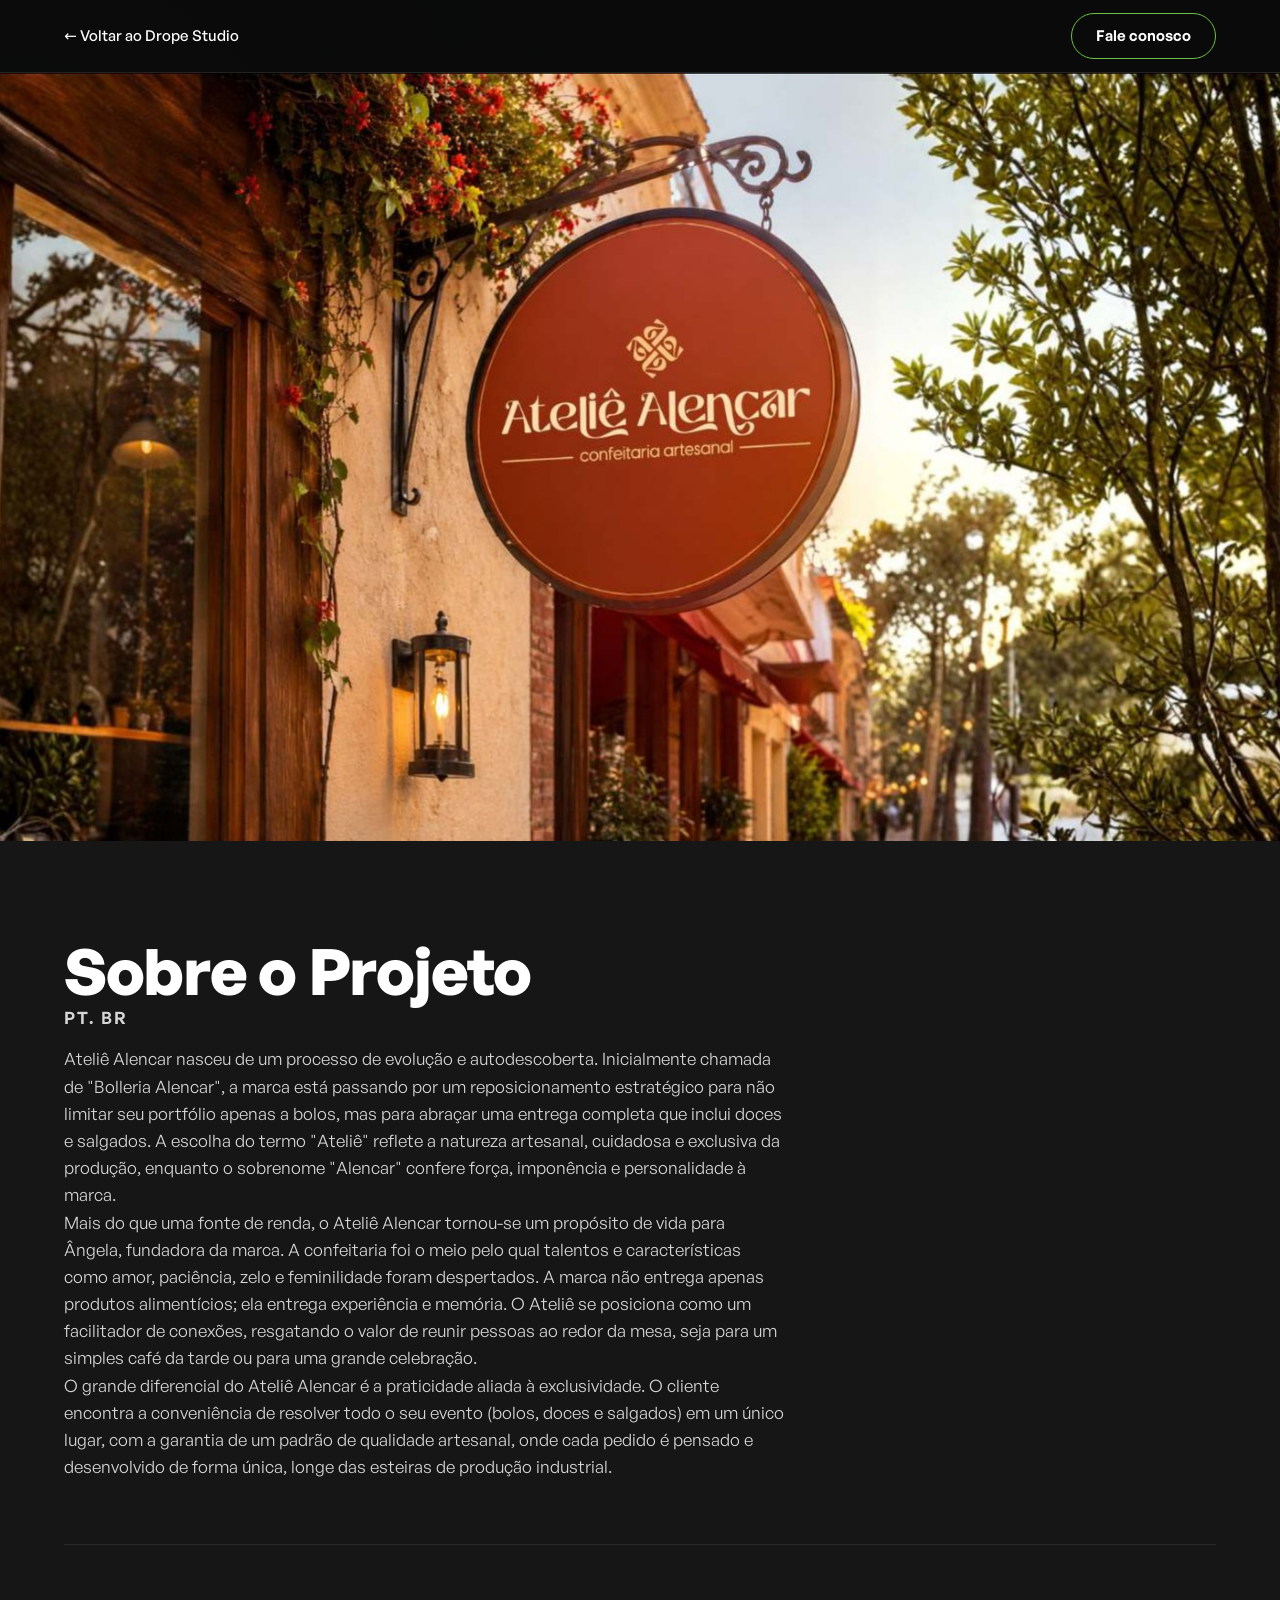
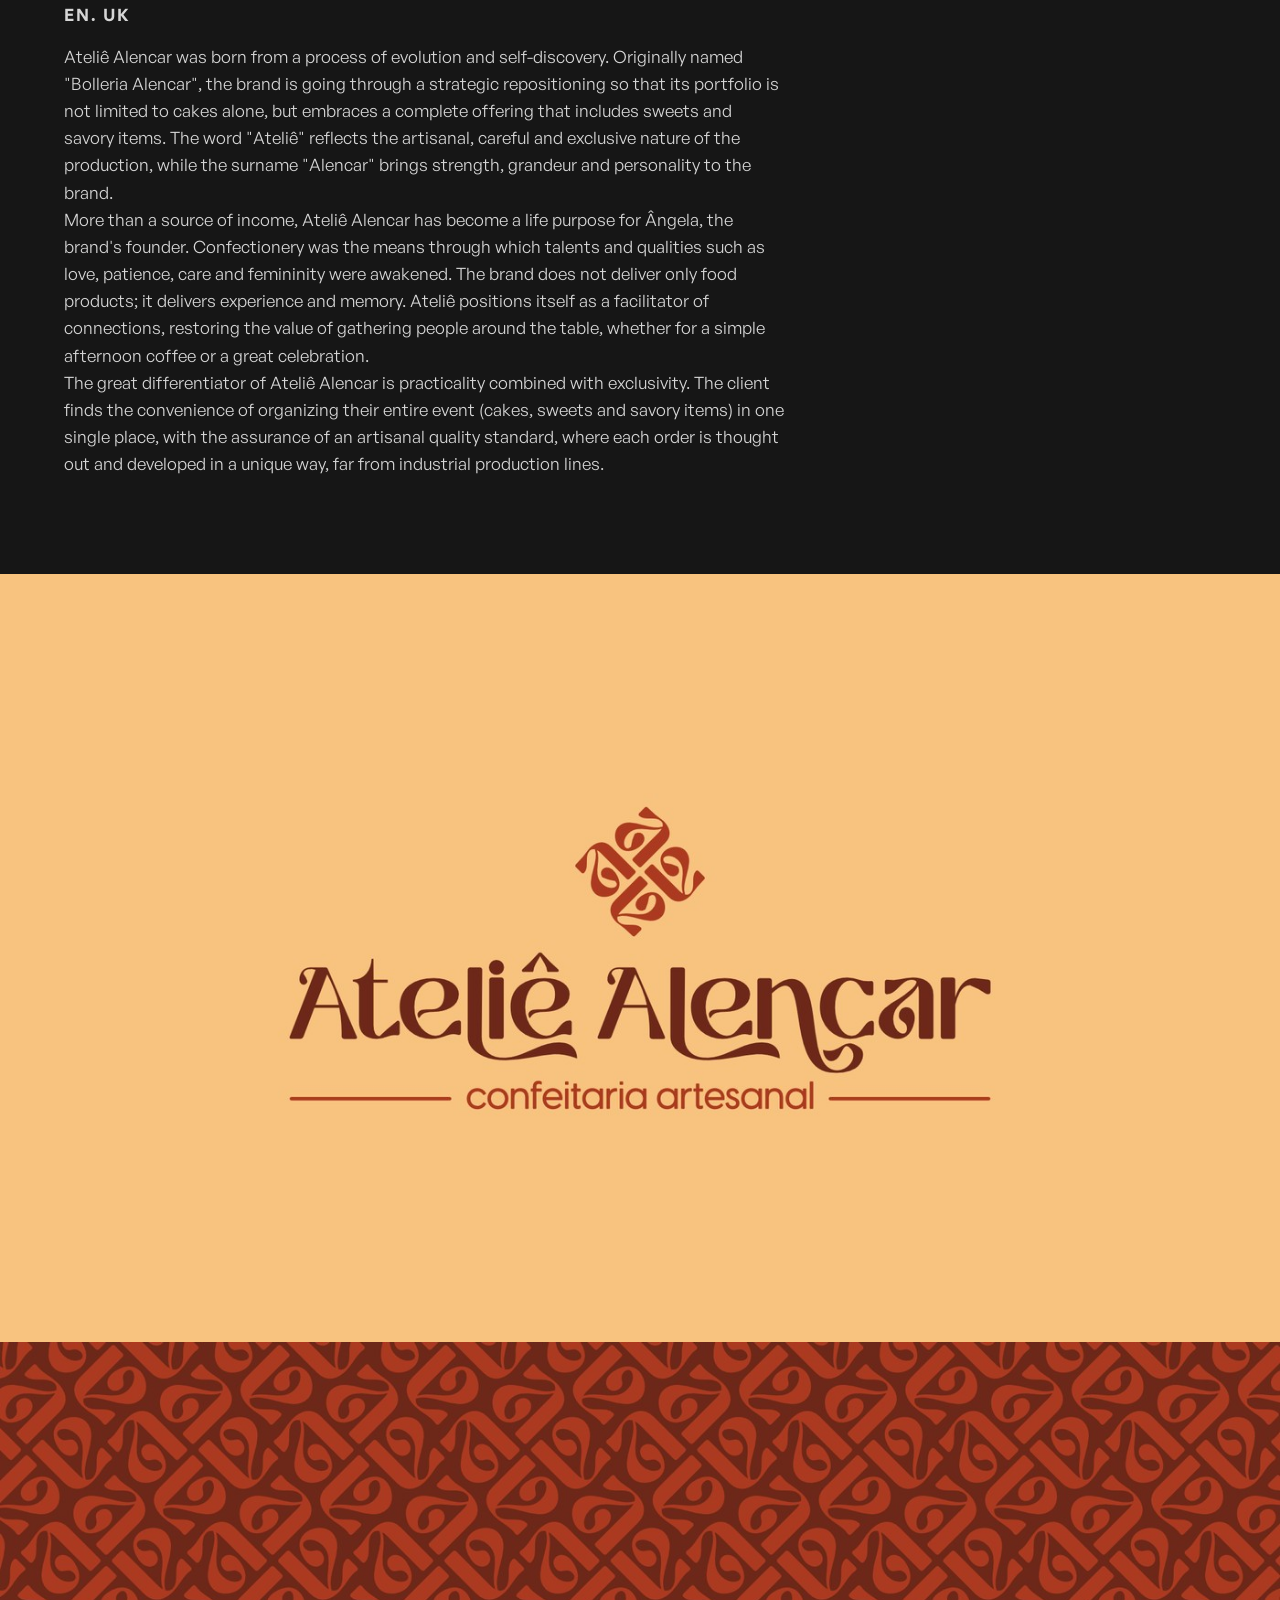
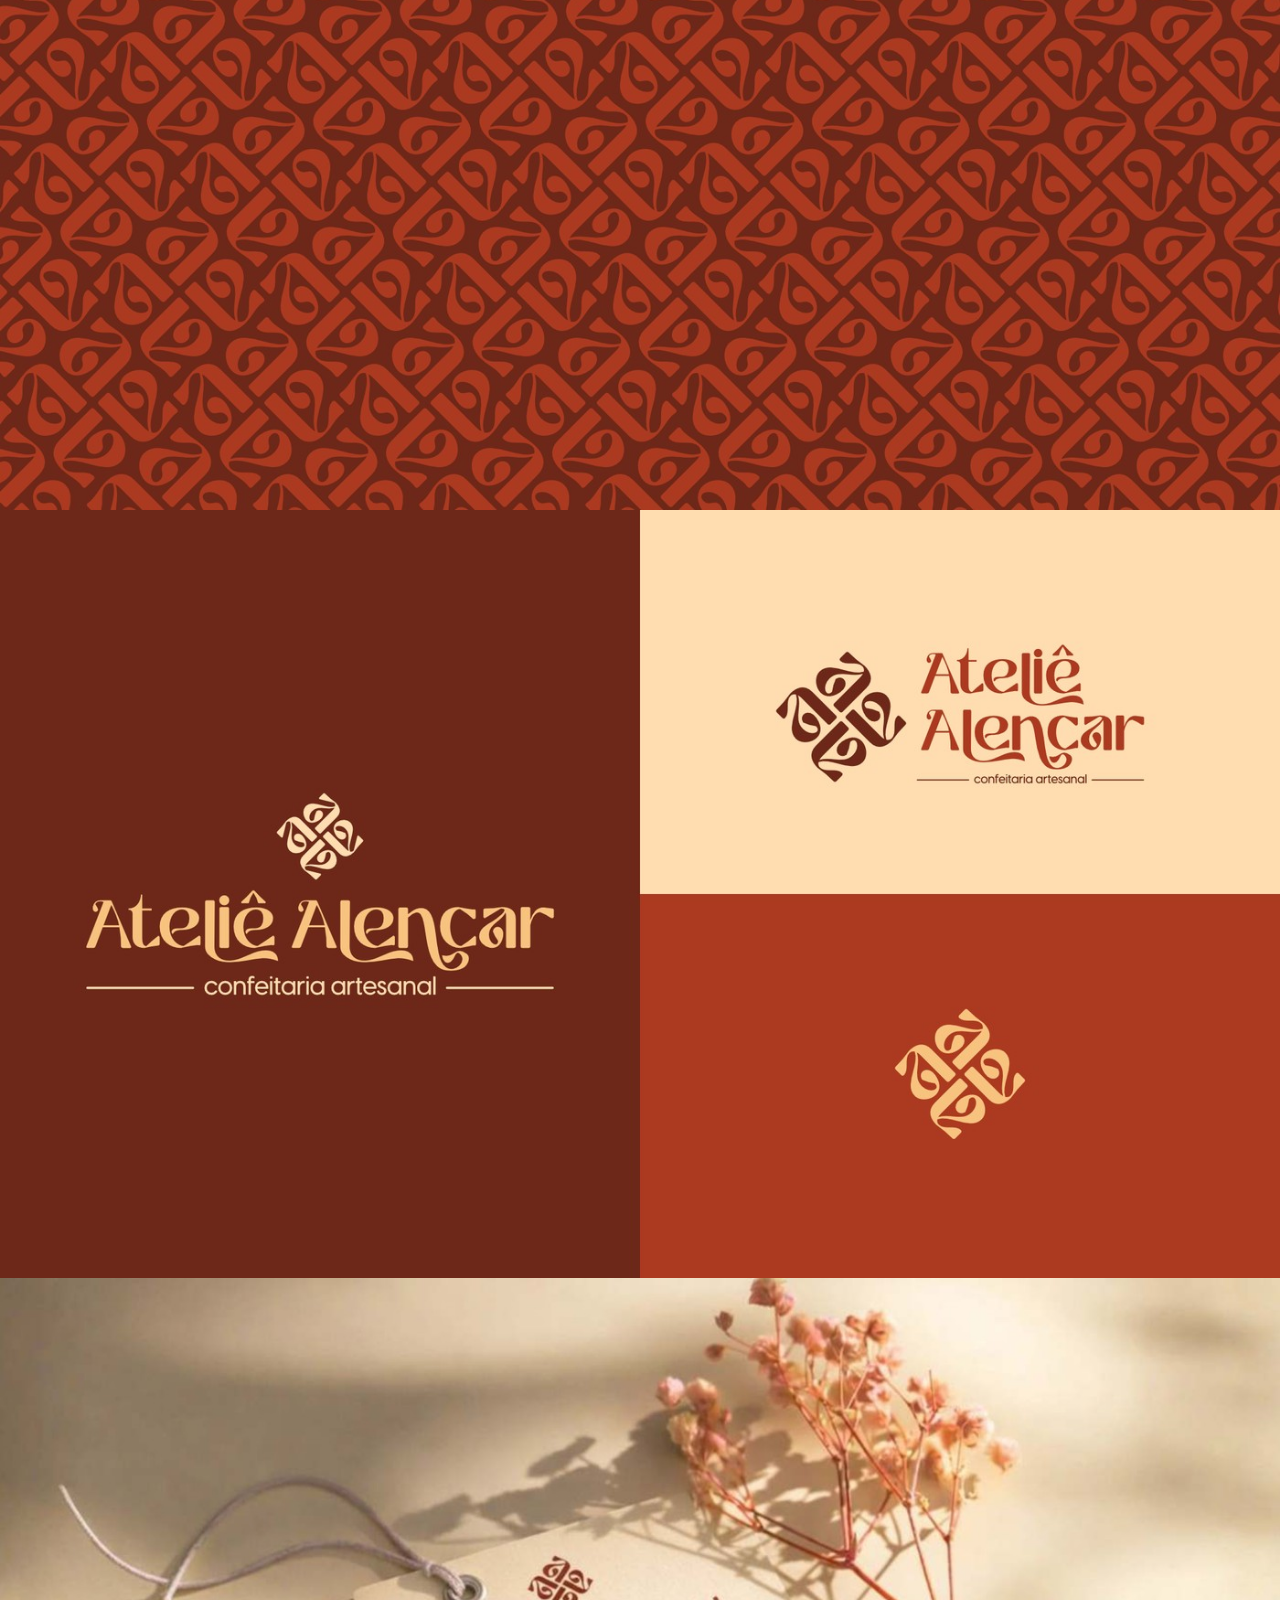
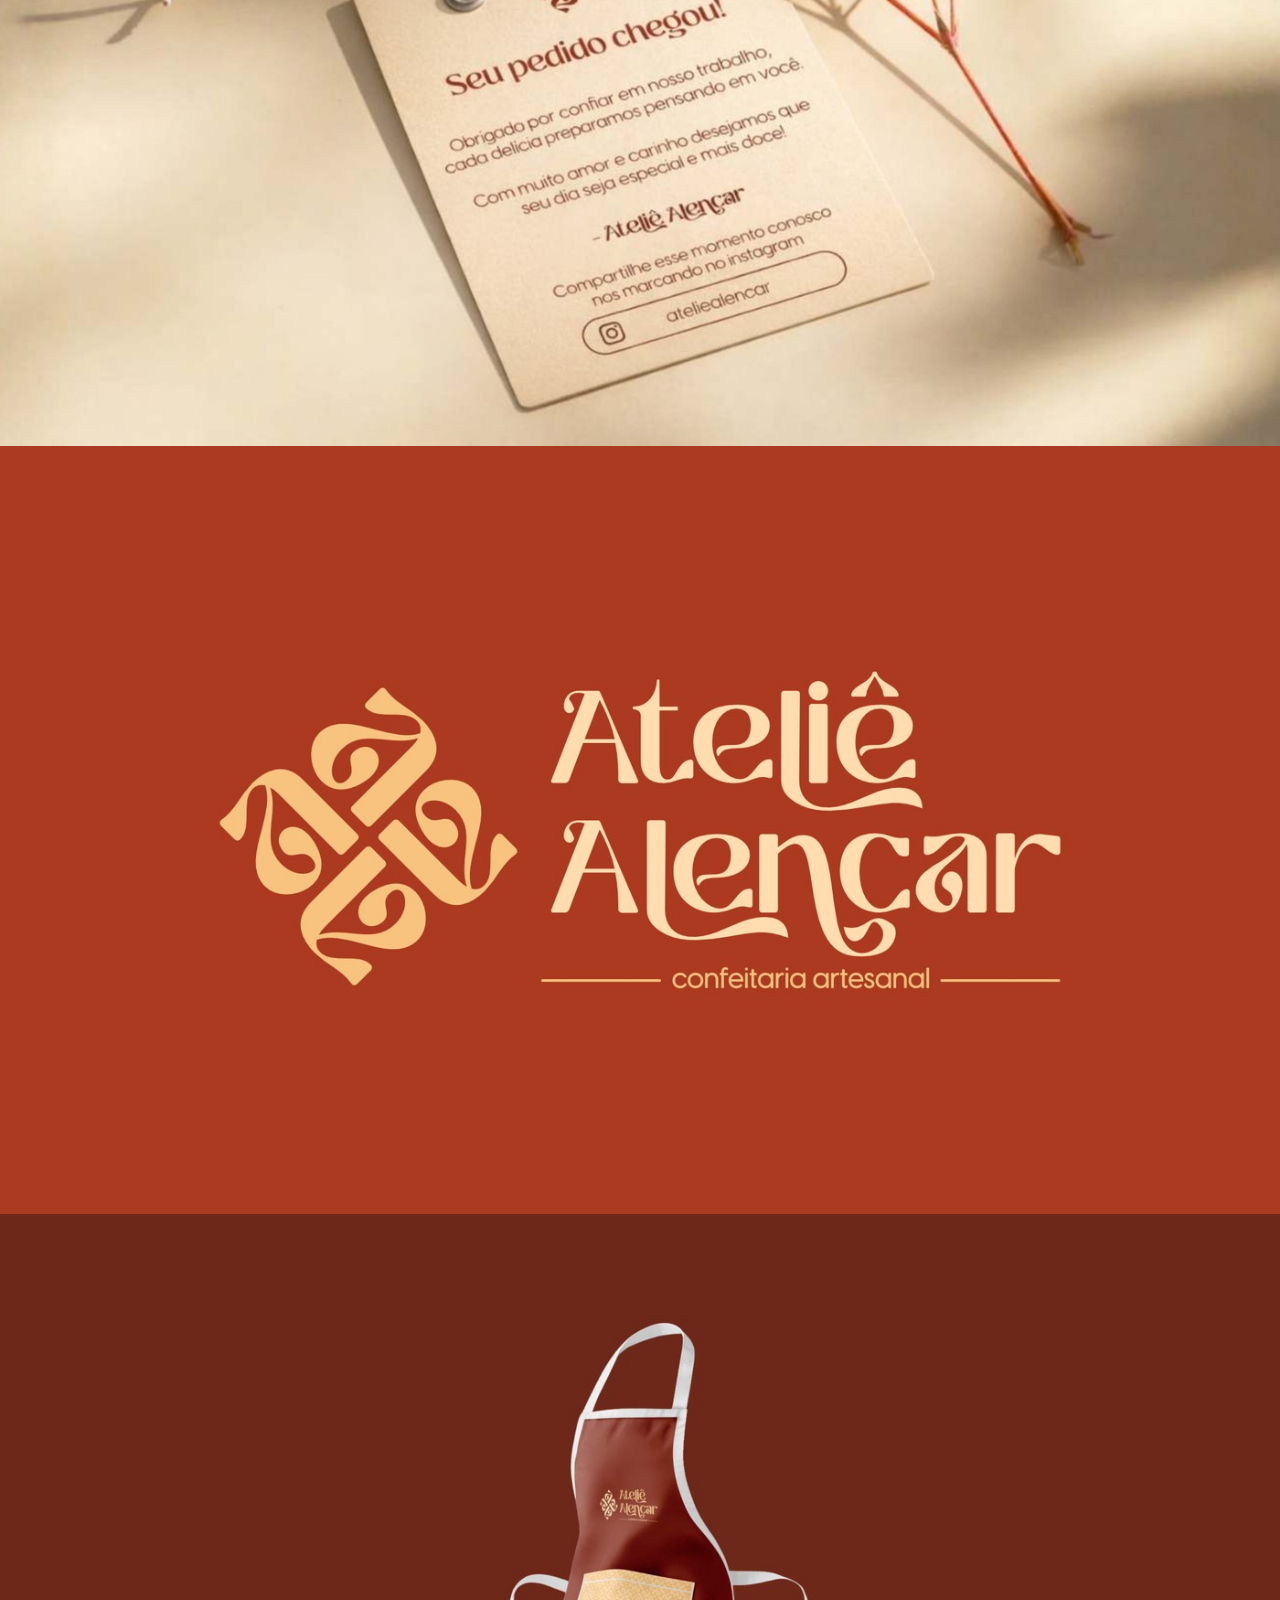
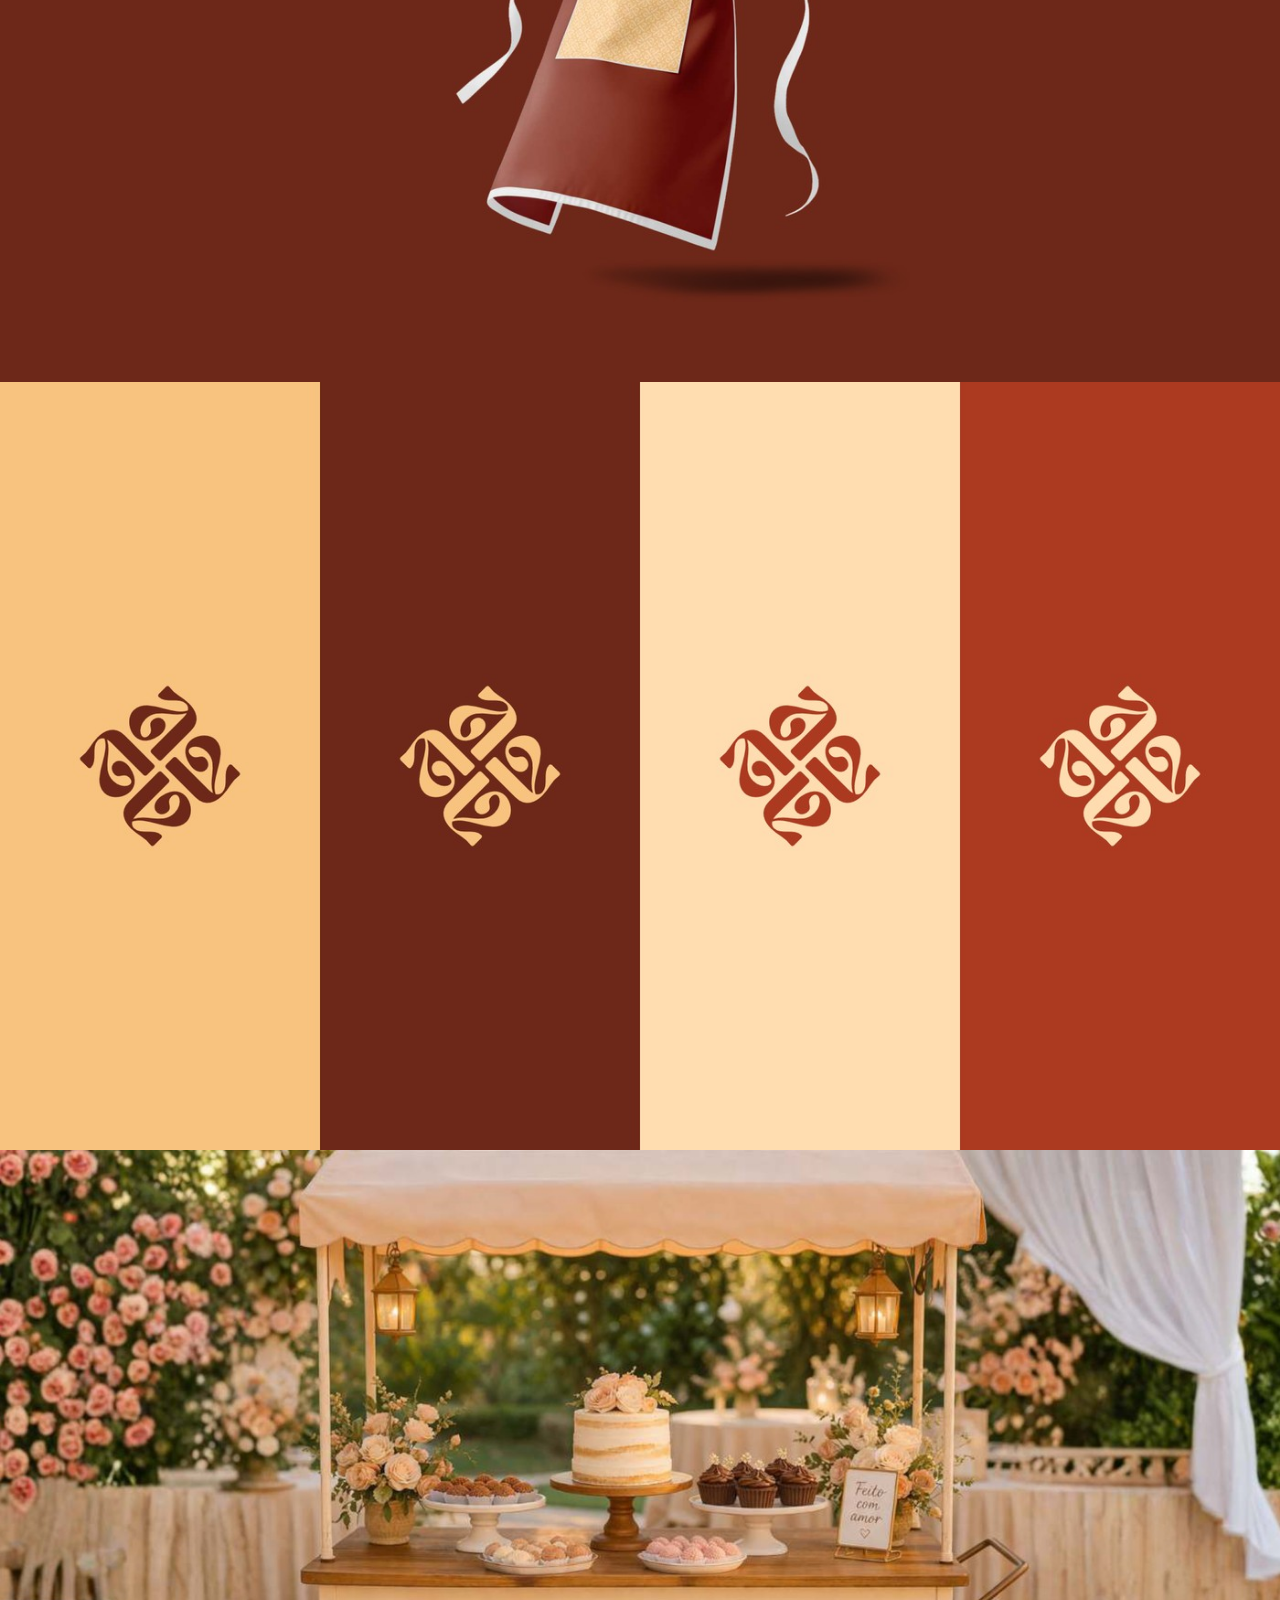
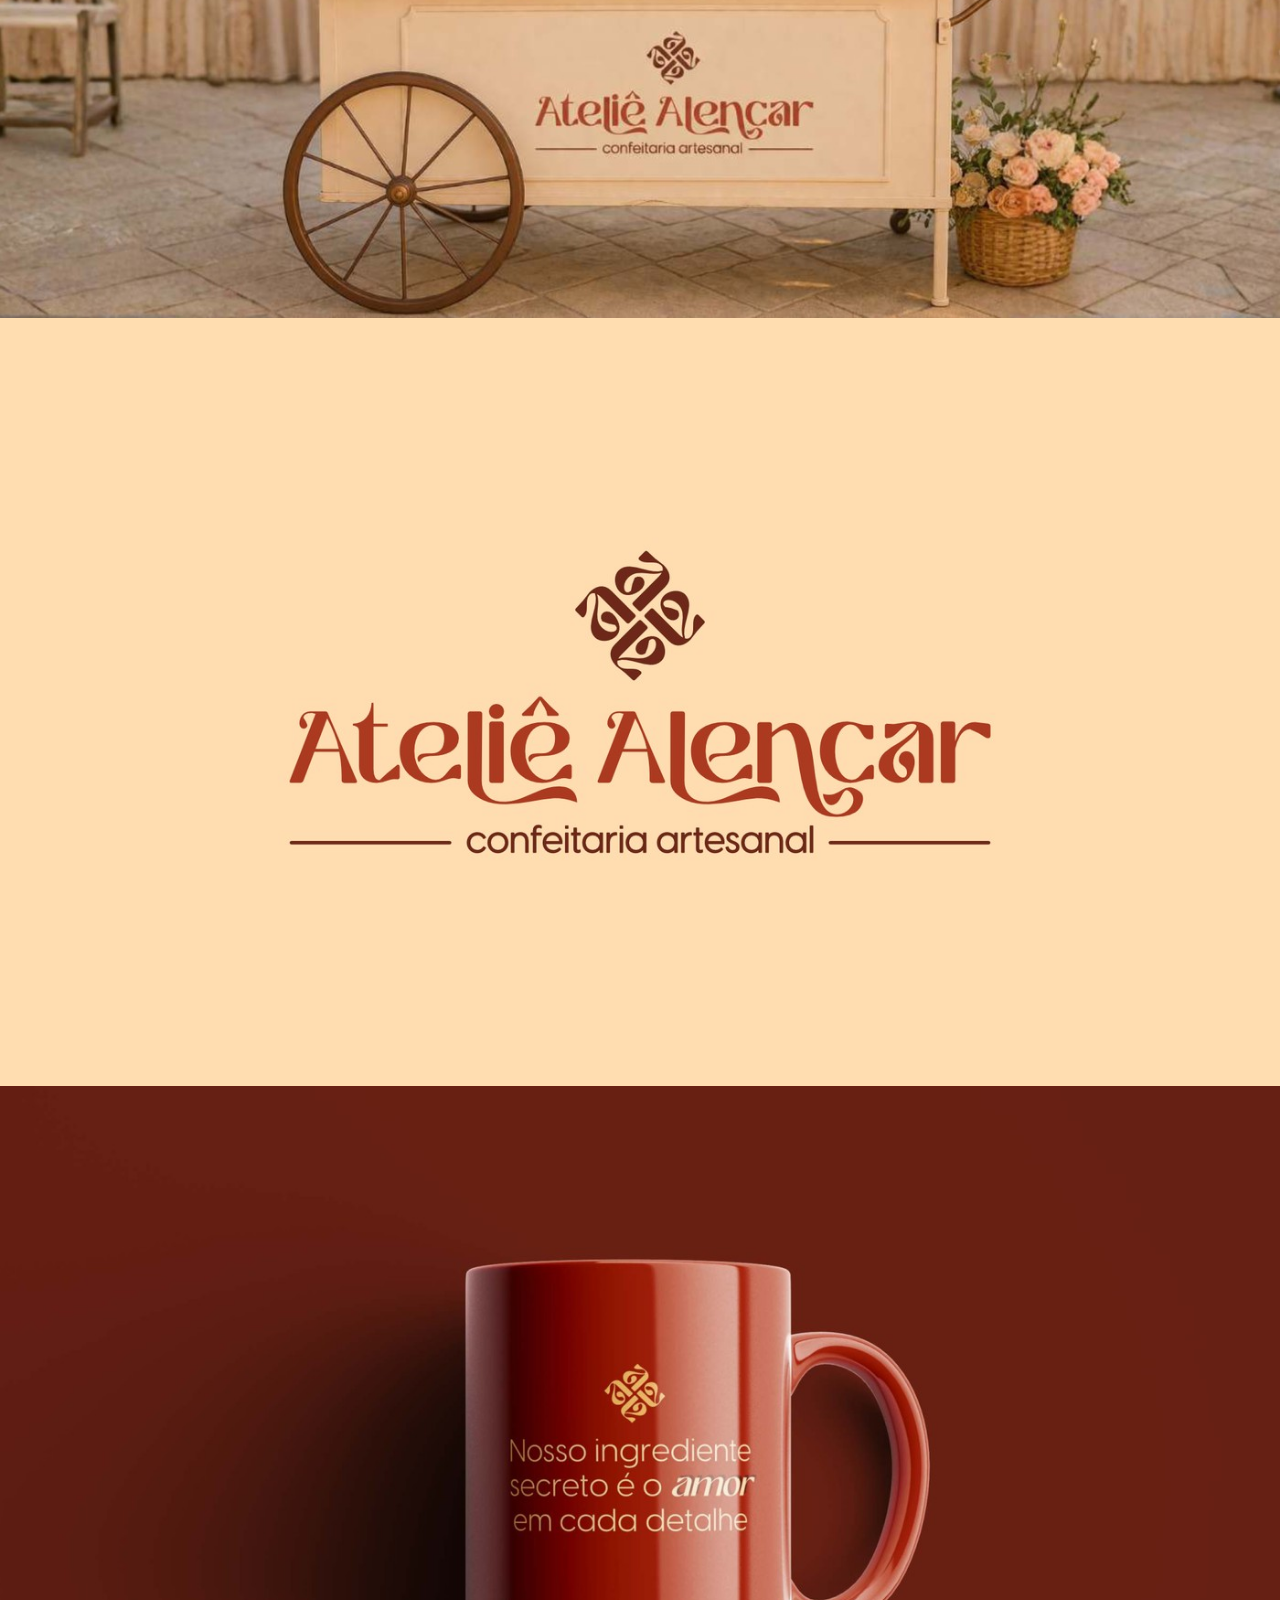
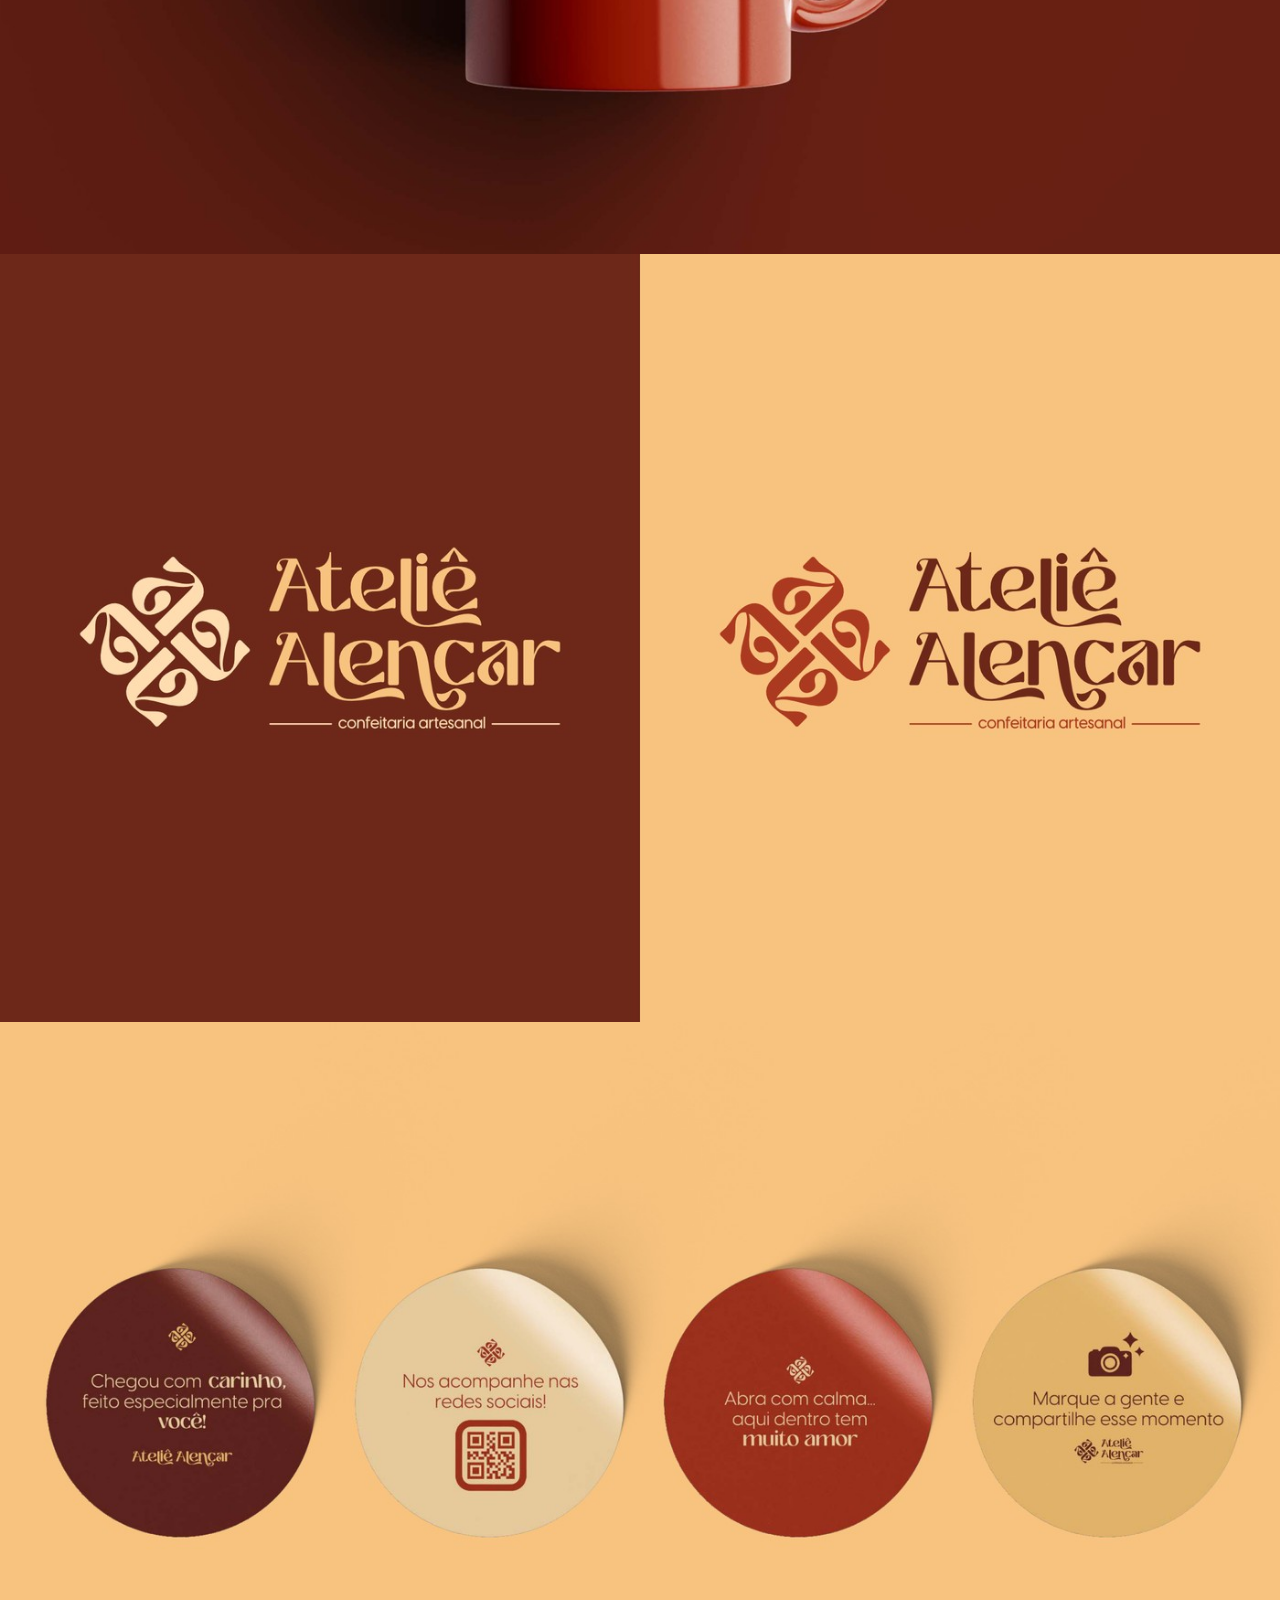
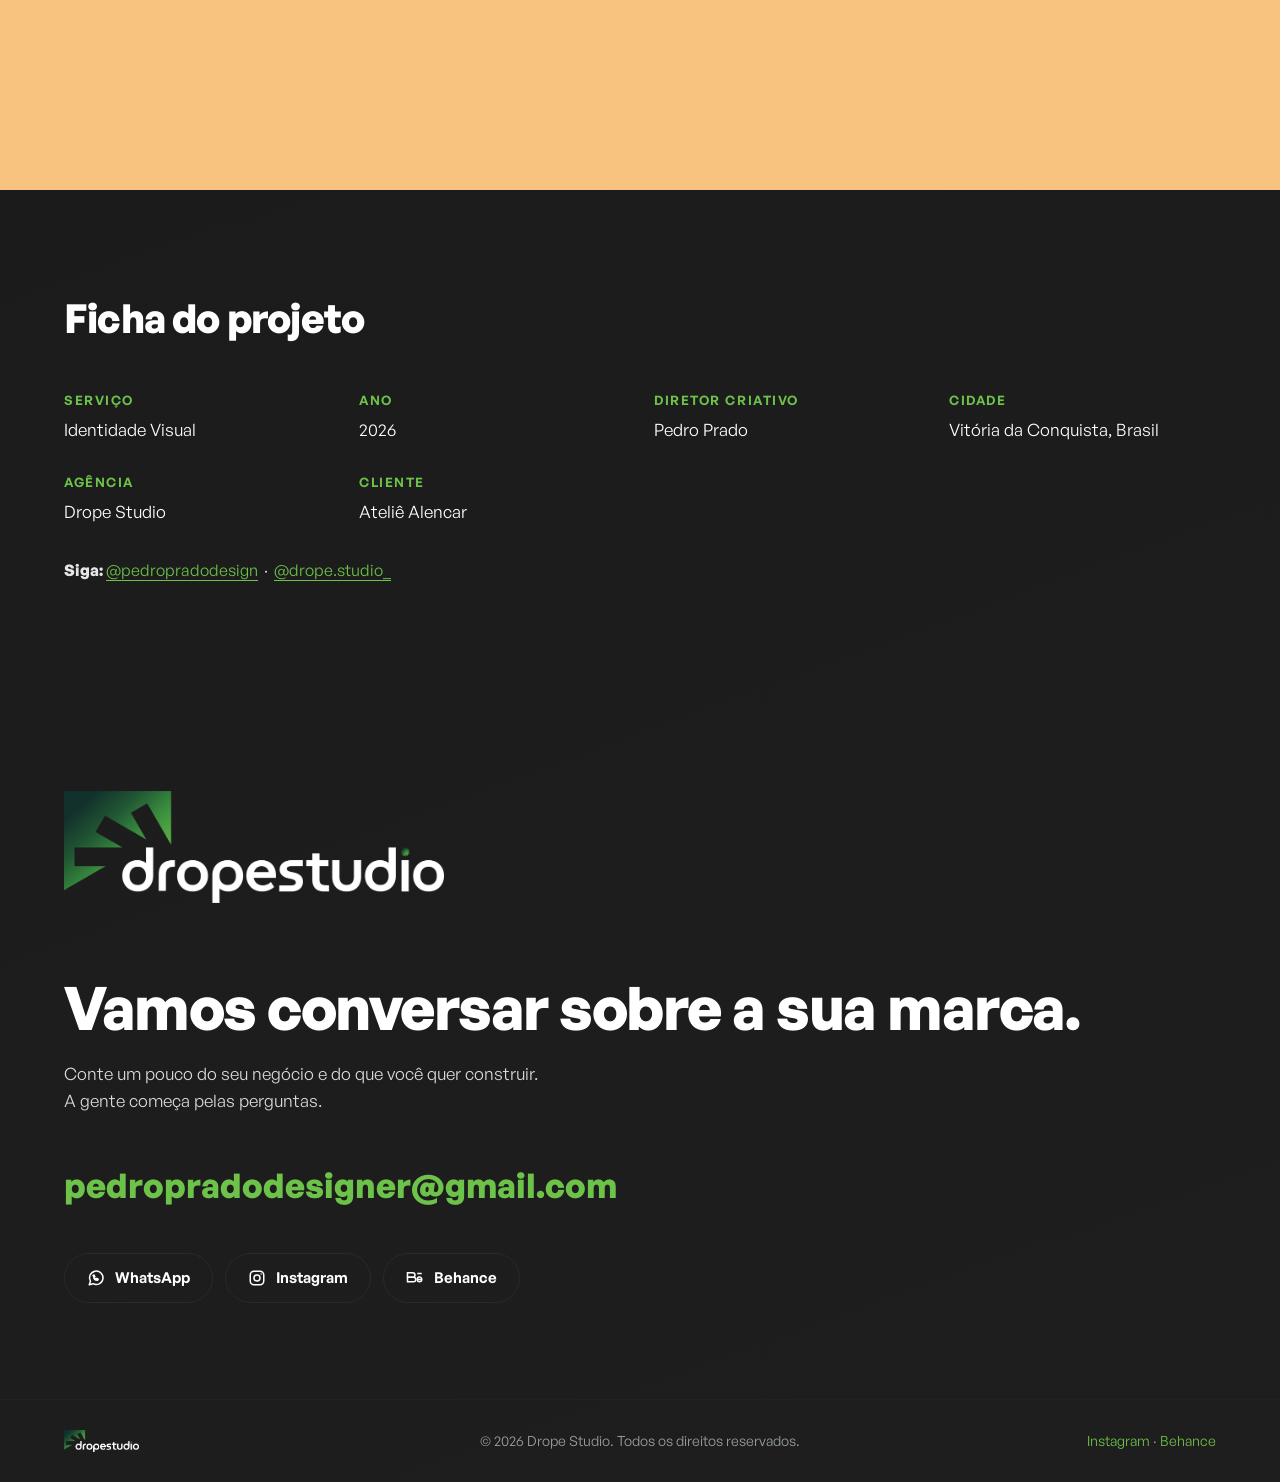
==== atelie-alencar.html @ ba54fa36 "Add files via upload" ====
<!DOCTYPE html>
<html lang="pt-BR">
<head>
<meta charset="UTF-8">
<meta name="viewport" content="width=device-width, initial-scale=1, viewport-fit=cover">
<title>Ateliê Alencar | Drope Studio</title>
<link rel="icon" href="[data-uri]">
<style>
@font-face{font-family:"General Sans";font-style:normal;font-weight:300;font-display:swap;src:url([data-uri]) format("opentype");}
@font-face{font-family:"General Sans";font-style:normal;font-weight:400;font-display:swap;src:url([data-uri]) format("opentype");}
@font-face{font-family:"General Sans";font-style:normal;font-weight:500;font-display:swap;src:url([data-uri]) format("opentype");}
@font-face{font-family:"General Sans";font-style:normal;font-weight:600;font-display:swap;src:url([data-uri]) format("opentype");}
@font-face{font-family:"General Sans";font-style:normal;font-weight:700;font-display:swap;src:url([data-uri]) format("opentype");}

:root{--g3:#3B903F;--g2:#6DC249;--font:"General Sans",system-ui,-apple-system,"Segoe UI",Helvetica,Arial,sans-serif}
*{box-sizing:border-box;margin:0;padding:0}
body{font-family:var(--font);background:#fff;color:#000;line-height:1.6;-webkit-font-smoothing:antialiased}
img{display:block;width:100%;height:auto}
a{color:inherit;text-decoration:none}
.wrap{max-width:1200px;margin:0 auto;padding:0 24px}
header{position:sticky;top:0;z-index:10;background:#fff;border-bottom:1px solid #ececec}
.nav{display:flex;justify-content:flex-start;align-items:center;height:72px}
.back{font-size:15px;font-weight:500;color:#215733}
.back:hover{color:var(--g3)}
.info{background:#161616;color:#fff;padding:96px 0}
.info h1{font-size:clamp(36px,5vw,64px);font-weight:700;letter-spacing:-.02em;line-height:1.05}
.label{font-size:13px;font-weight:600;letter-spacing:.16em;text-transform:uppercase;color:var(--g2);margin:56px 0 16px}
.tag{font-size:13px;font-weight:600;letter-spacing:.12em;color:#fff;margin-bottom:14px}
.info p{font-size:17px;color:#d6d6d6;max-width:72ch}
.info .deliv{margin-top:20px;color:#fff}
.lang{margin-top:64px;padding-top:56px;border-top:1px solid #2a2a2a}
.gallery{display:block;padding:0;margin:0;width:100%}
.shot{margin:0;width:100%}
.credits{padding:96px 0}
.credits h2{font-size:clamp(28px,4vw,40px);font-weight:700;letter-spacing:-.02em;margin-bottom:40px}
.credits dl{display:grid;grid-template-columns:repeat(4,1fr);gap:28px}
.credits dt{font-size:13px;font-weight:600;letter-spacing:.12em;text-transform:uppercase;color:var(--g3);margin-bottom:6px}
.credits dd{font-size:17px}
.credits a.ig{color:var(--g3);border-bottom:1px solid var(--g3)}
footer{background:#000;color:#8a8a8a;padding:28px 0;font-size:13px;text-align:center}
@media (max-width:900px){ .credits dl{grid-template-columns:1fr 1fr} }
@media (max-width:600px){ .gallery{columns:1} .credits dl{grid-template-columns:1fr} .info{padding:64px 0} }

.zoomable{cursor:zoom-in}
.lightbox{position:fixed;inset:0;background:rgba(0,0,0,.94);display:flex;align-items:center;justify-content:center;z-index:100;padding:24px;cursor:zoom-out}
.lightbox img{max-width:100%;max-height:100%;width:auto;height:auto;object-fit:contain}
.lightbox button{position:absolute;top:18px;right:22px;background:none;border:none;color:#fff;font-size:36px;line-height:1;cursor:pointer;font-family:inherit}

.lightbox .seta{position:absolute;top:50%;transform:translateY(-50%);background:rgba(255,255,255,.08);border:none;color:#fff;font-size:56px;line-height:1;width:56px;height:72px;border-radius:8px;cursor:pointer;font-family:inherit}
.lightbox .seta:hover{background:rgba(255,255,255,.2)}
.lightbox .esq{left:14px}
.lightbox .dir{right:14px}
.lightbox .fechar{font-size:36px}
.lightbox .contador{position:absolute;bottom:18px;left:50%;transform:translateX(-50%);color:#bbb;font-size:14px;letter-spacing:.08em}
@media (max-width:600px){ .lightbox .seta{width:44px;height:56px;font-size:40px} }

/* Cabeçalho com botão Fale conosco e rolagem até o contato */
header .nav{justify-content:space-between;gap:16px}
#contato{scroll-margin-top:72px}

/* Botão igual ao da home: contorno circular e preenchimento que desliza no hover */
:root{--g4:#215733}
.btn{position:relative;overflow:hidden;isolation:isolate;display:inline-block;padding:13px 24px;border:1.5px solid var(--g3);border-radius:999px;color:var(--g4);background:transparent;font-weight:600;font-size:15px;line-height:1.2;transition:color .35s ease,border-color .35s ease,transform .25s ease}
.btn::before{content:"";position:absolute;inset:0;background:var(--g3);transform:translateX(-101%);transition:transform .45s cubic-bezier(.2,.7,.2,1);z-index:-1}
.btn:hover{background:transparent;color:#fff;transform:translateY(-2px)}
.btn:hover::before{transform:translateX(0)}
.btn:active{transform:translateY(0)}
.btn:focus-visible{outline:2px solid var(--g3);outline-offset:4px}
header .nav .btn{padding:13px 24px;font-size:15px}
@media (prefers-reduced-motion:reduce){ .btn,.btn::before{transition:none} }

/* Contatos e rodapé no padrão da home */
.ct{background:#000;color:#fff;padding:112px 0 96px;font-family:"General Sans",system-ui,-apple-system,"Segoe UI",Helvetica,Arial,sans-serif}
.ct .ct-logo{width:min(380px,80%);height:auto;display:block;margin-bottom:72px}
.ct h2{font-size:clamp(36px,5.2vw,60px);font-weight:700;line-height:1.05;letter-spacing:-.025em;color:#fff}
.ct .ct-intro{margin-top:22px;font-size:17px;line-height:1.6;color:#d6dcd8}
.ct .ct-mail{display:inline-block;margin-top:44px;font-size:clamp(22px,3.2vw,34px);font-weight:700;color:#6DC249;transition:color .2s}
.ct .ct-mail:hover{color:#fff}
.ct .ct-social{display:flex;flex-wrap:wrap;gap:12px;margin-top:40px}
.ct .ct-social a{display:inline-flex;align-items:center;gap:10px;border:1px solid #2a2a2a;border-radius:999px;padding:12px 22px;font-size:15px;font-weight:600;color:#fff;transition:border-color .25s,color .25s}
.ct .ct-social a:hover{border-color:#6DC249;color:#6DC249}
.ct .ct-social a:focus-visible,.ct-foot a:focus-visible{outline:2px solid #6DC249;outline-offset:4px}
.ct .ct-social svg{flex-shrink:0}
.ct-foot{background:#000;border-top:1px solid #1b1b1b;padding:30px 0;color:#8a938d;font-size:14px;font-family:"General Sans",system-ui,-apple-system,"Segoe UI",Helvetica,Arial,sans-serif}
.ct-foot .row{max-width:1200px;margin:0 auto;padding:0 24px;display:grid;grid-template-columns:1fr auto 1fr;align-items:center;gap:16px}
.ct-foot img{height:22px;width:auto}
.ct-foot .r{text-align:right}
.ct-foot a{color:#9fc4ea}
@media (max-width:900px){
  .ct{padding:88px 0 72px}
  .ct .ct-logo{margin-bottom:56px}
}
@media (max-width:600px){
  .ct-foot .row{grid-template-columns:1fr;text-align:center;justify-items:center}
  .ct-foot .r{text-align:center}
}

/* ===== Versão preta: fundo grafite degradê, textos e ícones brancos ===== */
html{background:linear-gradient(160deg,#0A0A0A 0%,#1E1E1E 100%);min-height:100%}
body{background:transparent;color:#fff}
header{background:rgba(10,10,10,.92);border-bottom:1px solid #222}
.nav ul a{color:#fff}
.nav ul a:hover{color:#6DC249}
.nav ul a::after{background:#6DC249}
.back{color:#fff}
.back:hover{color:#6DC249}
.menu-btn span{background:#fff}
.nav ul.open{background:#0A0A0A;border-bottom:1px solid #222}
.btn{color:#fff;border-color:#6DC249}
.btn::before{background:#6DC249}
.btn:hover{color:#000}
.btn.solid{background:#6DC249;color:#000}
.btn.solid::before{background:#fff}
.btn.solid:hover{color:#000}
.eyebrow,.sob-sub,.sob-item h3 .num,.card .num,.step .n,.sob h2 .g,h1 span{color:#6DC249}
h1,h2,h3,.sob-titulo,.sob-item h3,.work-head h2,.credits h2{color:#fff}
p,.lead,.sob-texto,.card p,.step p{color:#e6e6e6}
.resposta,.contato-intro,.ct-intro{color:#cfd6d1}
.hero-visual{background:#fff}
.muted{background:transparent}
.card{background:transparent;border-color:#2a2a2a}
.sob-item{border-top-color:#2a2a2a}
.sob-lista-4 .sob-item,.step{border-top-color:#6DC249}
.sob-bloco-foto .foto{background:#111}
.credits dt{color:#6DC249}
.credits dd{color:#fff}
.credits a.ig{color:#6DC249;border-color:#6DC249}
.ct{background:transparent}
.ct h2{color:#fff}
.ct .ct-mail{color:#6DC249}
.ct .ct-social a{color:#fff;border-color:#2a2a2a}
.ct .ct-social a:hover{color:#6DC249;border-color:#6DC249}
.ct-foot{background:transparent;border-top-color:#222;color:#9aa39d}
.ct-foot a{color:#6DC249}

/* Fundo: luz suave e difusa em verde #12312C e grafite #333333, sem filtro (sem pixel) e com grão fino */
body::before{content:"";position:fixed;inset:-20%;pointer-events:none;z-index:-2;
  background:
    radial-gradient(60% 55% at 15% 25%, rgba(18,49,44,.50) 0%, rgba(18,49,44,.26) 38%, rgba(18,49,44,.08) 68%, rgba(18,49,44,0) 100%),
    radial-gradient(55% 50% at 86% 44%, rgba(51,51,51,.30) 0%, rgba(51,51,51,.13) 44%, rgba(51,51,51,0) 100%),
    radial-gradient(60% 55% at 30% 86%, rgba(18,49,44,.40) 0%, rgba(18,49,44,.18) 44%, rgba(18,49,44,0) 100%),
    radial-gradient(50% 45% at 92% 92%, rgba(51,51,51,.22) 0%, rgba(51,51,51,0) 100%);
  animation:blobsDrift 45s ease-in-out infinite alternate;will-change:transform}
body::after{content:"";position:fixed;inset:0;pointer-events:none;z-index:-1;
  background-image:url("[data-uri]");background-size:220px 220px;opacity:.05;mix-blend-mode:overlay}
@keyframes blobsDrift{
  from{transform:translate3d(0,0,0) scale(1)}
  to{transform:translate3d(-2.5%,2%,0) scale(1.05)}
}
@media (prefers-reduced-motion:reduce){ body::before{animation:none} }
</style>
</head>
<body>

<header>
  <div class="wrap nav">
    <a class="back" href="index.html">← Voltar ao Drope Studio</a>
    <a class="btn" href="#contato">Fale conosco</a>
  </div>
</header>

<main>

  <figure><img class="zoomable" src="[data-uri]" alt="Ateliê Alencar, capa"></figure>

  <section class="info">
    <div class="wrap">
      <h1>Sobre o Projeto</h1>

      <p class="tag">PT. BR</p>
      <p>Ateliê Alencar nasceu de um processo de evolução e autodescoberta. Inicialmente chamada de "Bolleria Alencar", a marca está passando por um reposicionamento estratégico para não limitar seu portfólio apenas a bolos, mas para abraçar uma entrega completa que inclui doces e salgados. A escolha do termo "Ateliê" reflete a natureza artesanal, cuidadosa e exclusiva da produção, enquanto o sobrenome "Alencar" confere força, imponência e personalidade à marca.</p>
      <p>Mais do que uma fonte de renda, o Ateliê Alencar tornou-se um propósito de vida para Ângela, fundadora da marca. A confeitaria foi o meio pelo qual talentos e características como amor, paciência, zelo e feminilidade foram despertados. A marca não entrega apenas produtos alimentícios; ela entrega experiência e memória. O Ateliê se posiciona como um facilitador de conexões, resgatando o valor de reunir pessoas ao redor da mesa, seja para um simples café da tarde ou para uma grande celebração.</p>
      <p>O grande diferencial do Ateliê Alencar é a praticidade aliada à exclusividade. O cliente encontra a conveniência de resolver todo o seu evento (bolos, doces e salgados) em um único lugar, com a garantia de um padrão de qualidade artesanal, onde cada pedido é pensado e desenvolvido de forma única, longe das esteiras de produção industrial.</p>

      <div class="lang">
        <p class="tag">EN. UK</p>
        <p>Ateliê Alencar was born from a process of evolution and self-discovery. Originally named "Bolleria Alencar", the brand is going through a strategic repositioning so that its portfolio is not limited to cakes alone, but embraces a complete offering that includes sweets and savory items. The word "Ateliê" reflects the artisanal, careful and exclusive nature of the production, while the surname "Alencar" brings strength, grandeur and personality to the brand.</p>
        <p>More than a source of income, Ateliê Alencar has become a life purpose for Ângela, the brand's founder. Confectionery was the means through which talents and qualities such as love, patience, care and femininity were awakened. The brand does not deliver only food products; it delivers experience and memory. Ateliê positions itself as a facilitator of connections, restoring the value of gathering people around the table, whether for a simple afternoon coffee or a great celebration.</p>
        <p>The great differentiator of Ateliê Alencar is practicality combined with exclusivity. The client finds the convenience of organizing their entire event (cakes, sweets and savory items) in one single place, with the assurance of an artisanal quality standard, where each order is thought out and developed in a unique way, far from industrial production lines.</p>
      </div>
    </div>
  </section>

  <div class="gallery">
    <figure class="shot"><img class="zoomable" src="[data-uri]" alt="Ateliê Alencar, foto 2"></figure>
    <figure class="shot"><img class="zoomable" src="[data-uri]" alt="Ateliê Alencar, foto 3"></figure>
    <figure class="shot"><img class="zoomable" src="[data-uri]" alt="Ateliê Alencar, foto 4"></figure>
    <figure class="shot"><img class="zoomable" src="[data-uri]" alt="Ateliê Alencar, foto 5"></figure>
    <figure class="shot"><img class="zoomable" src="[data-uri]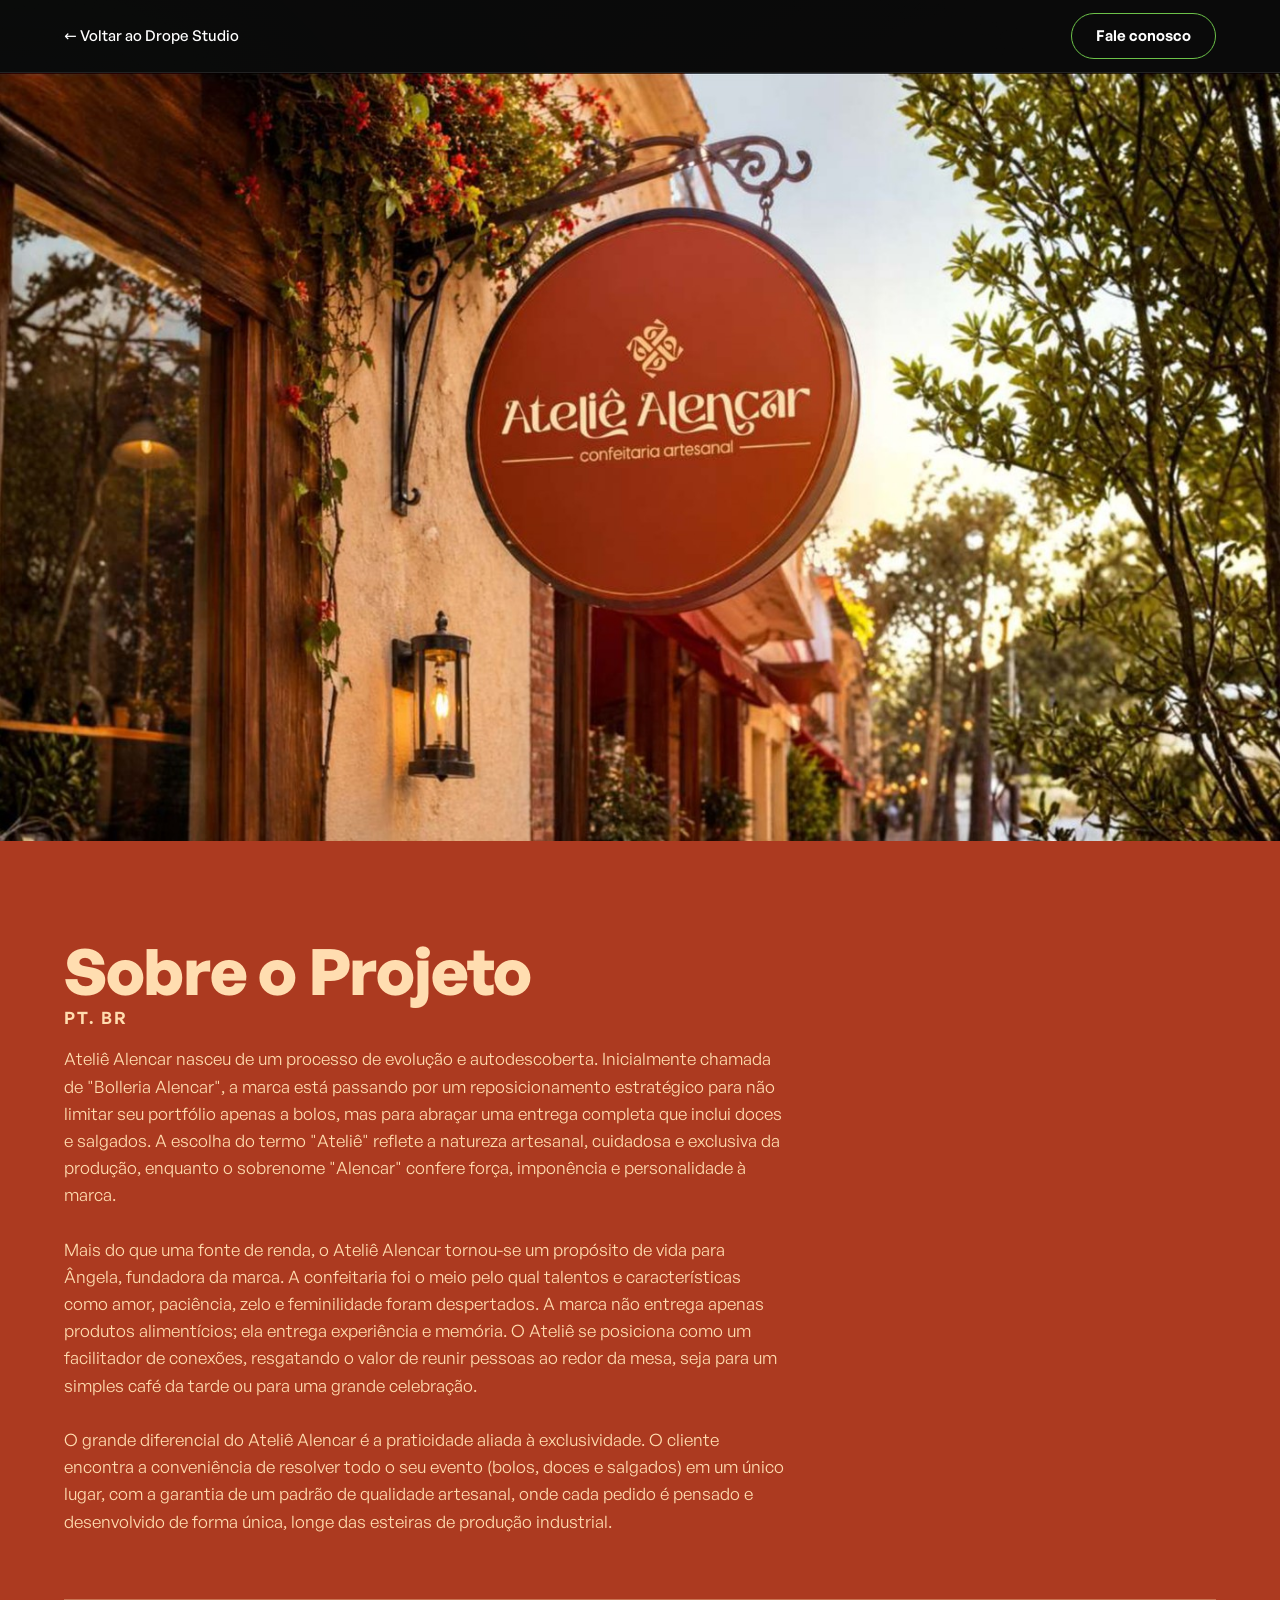
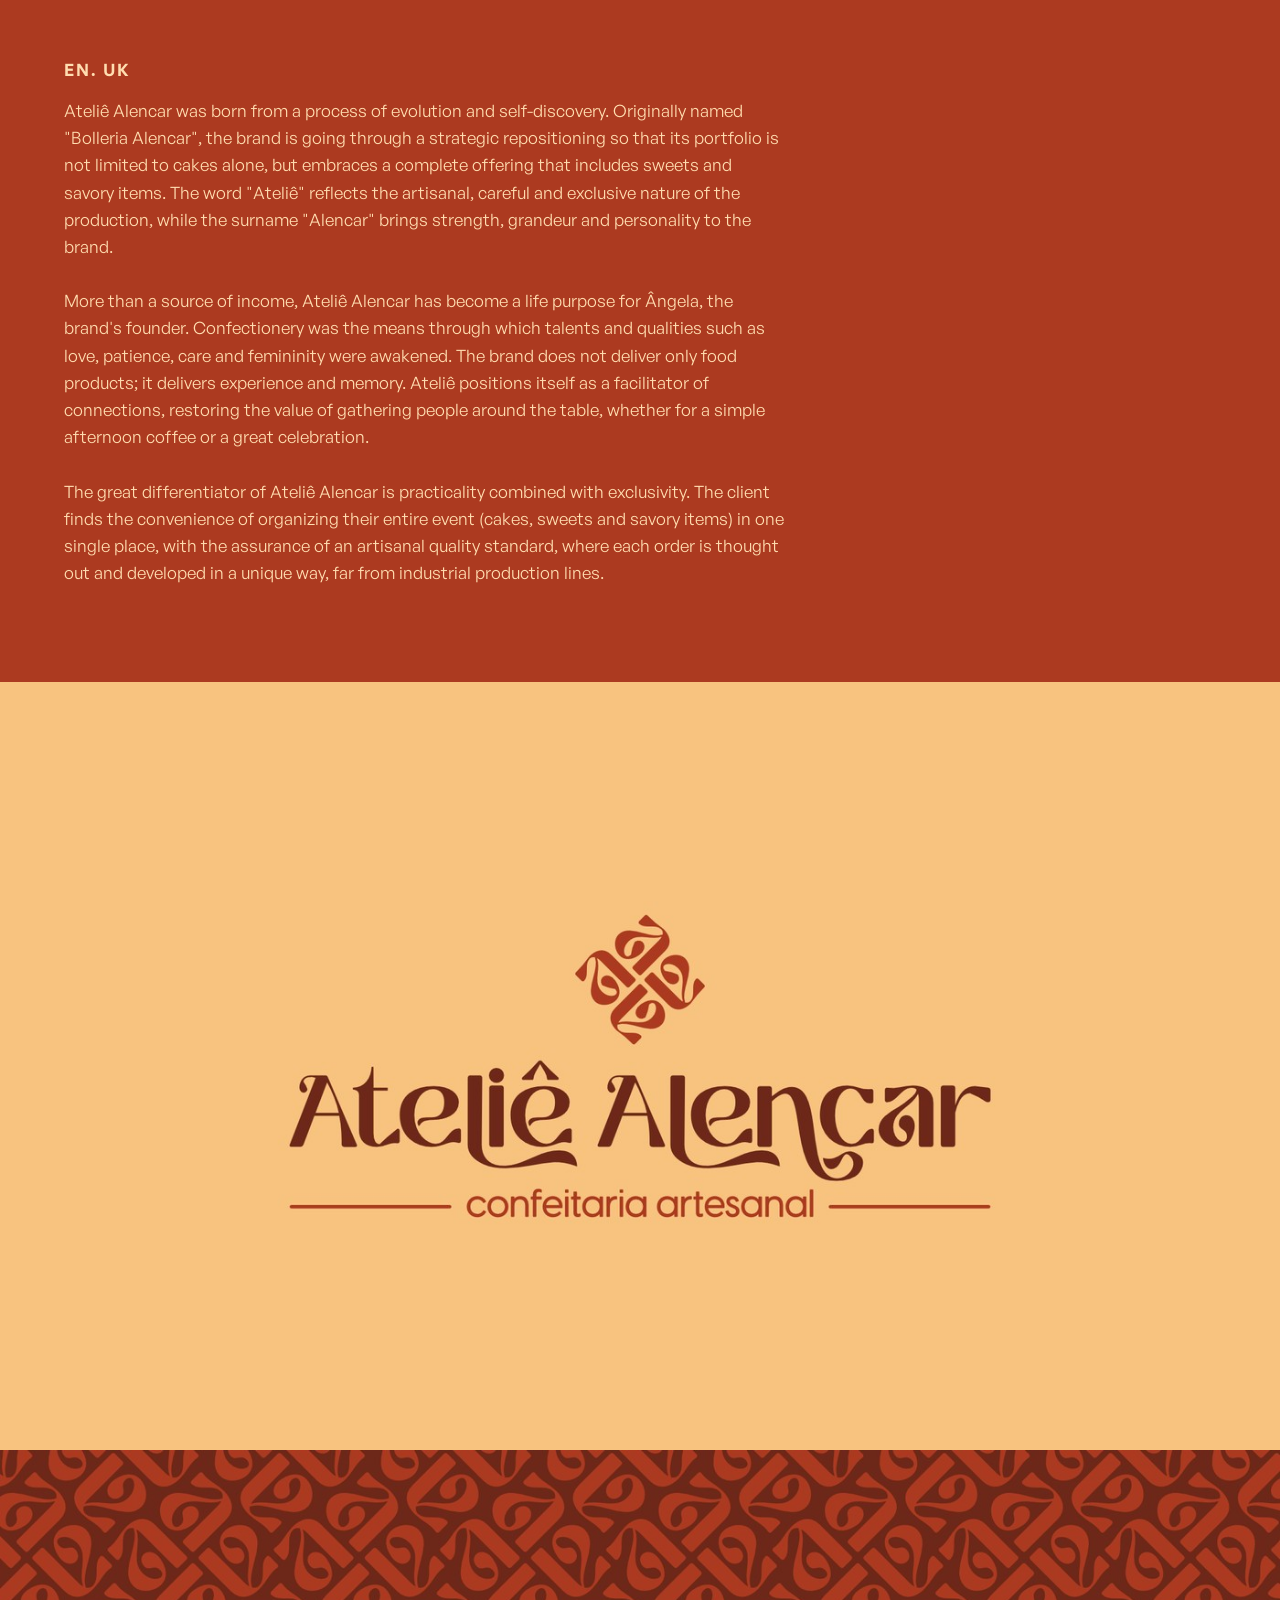
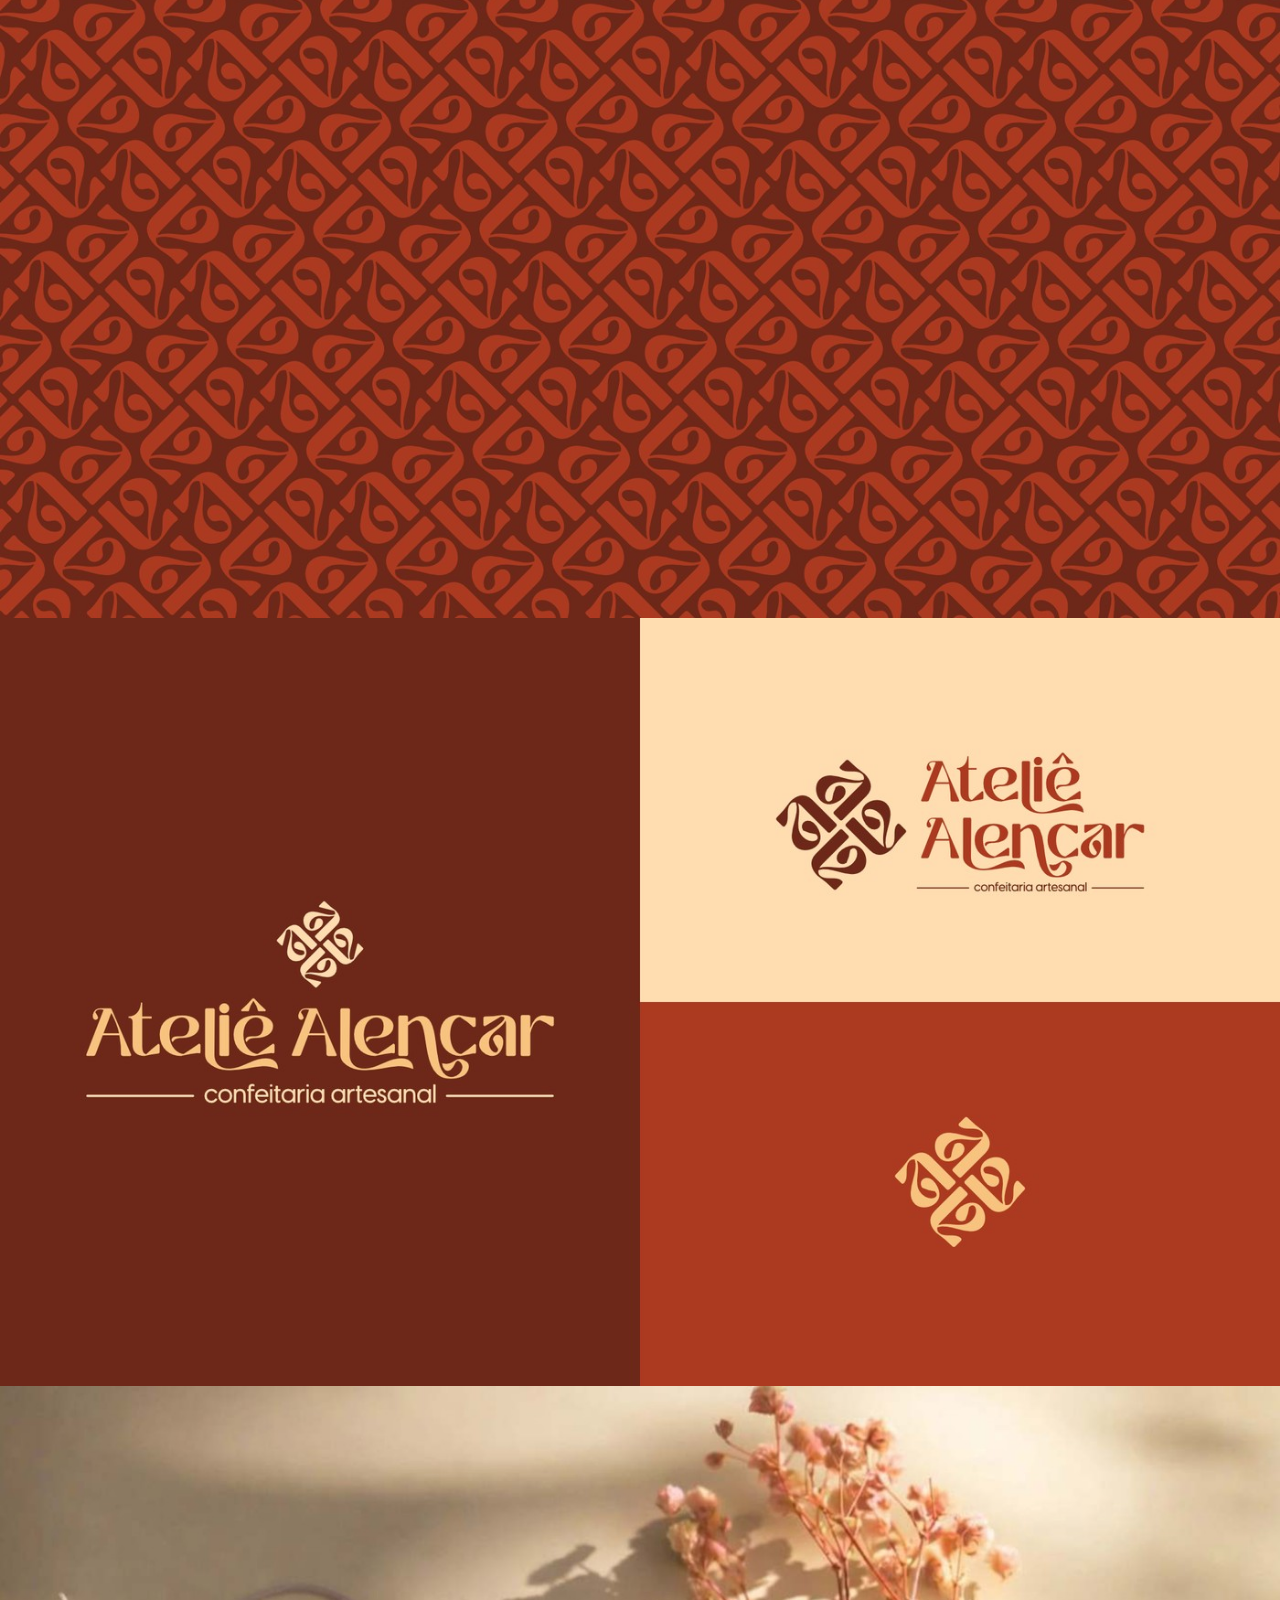
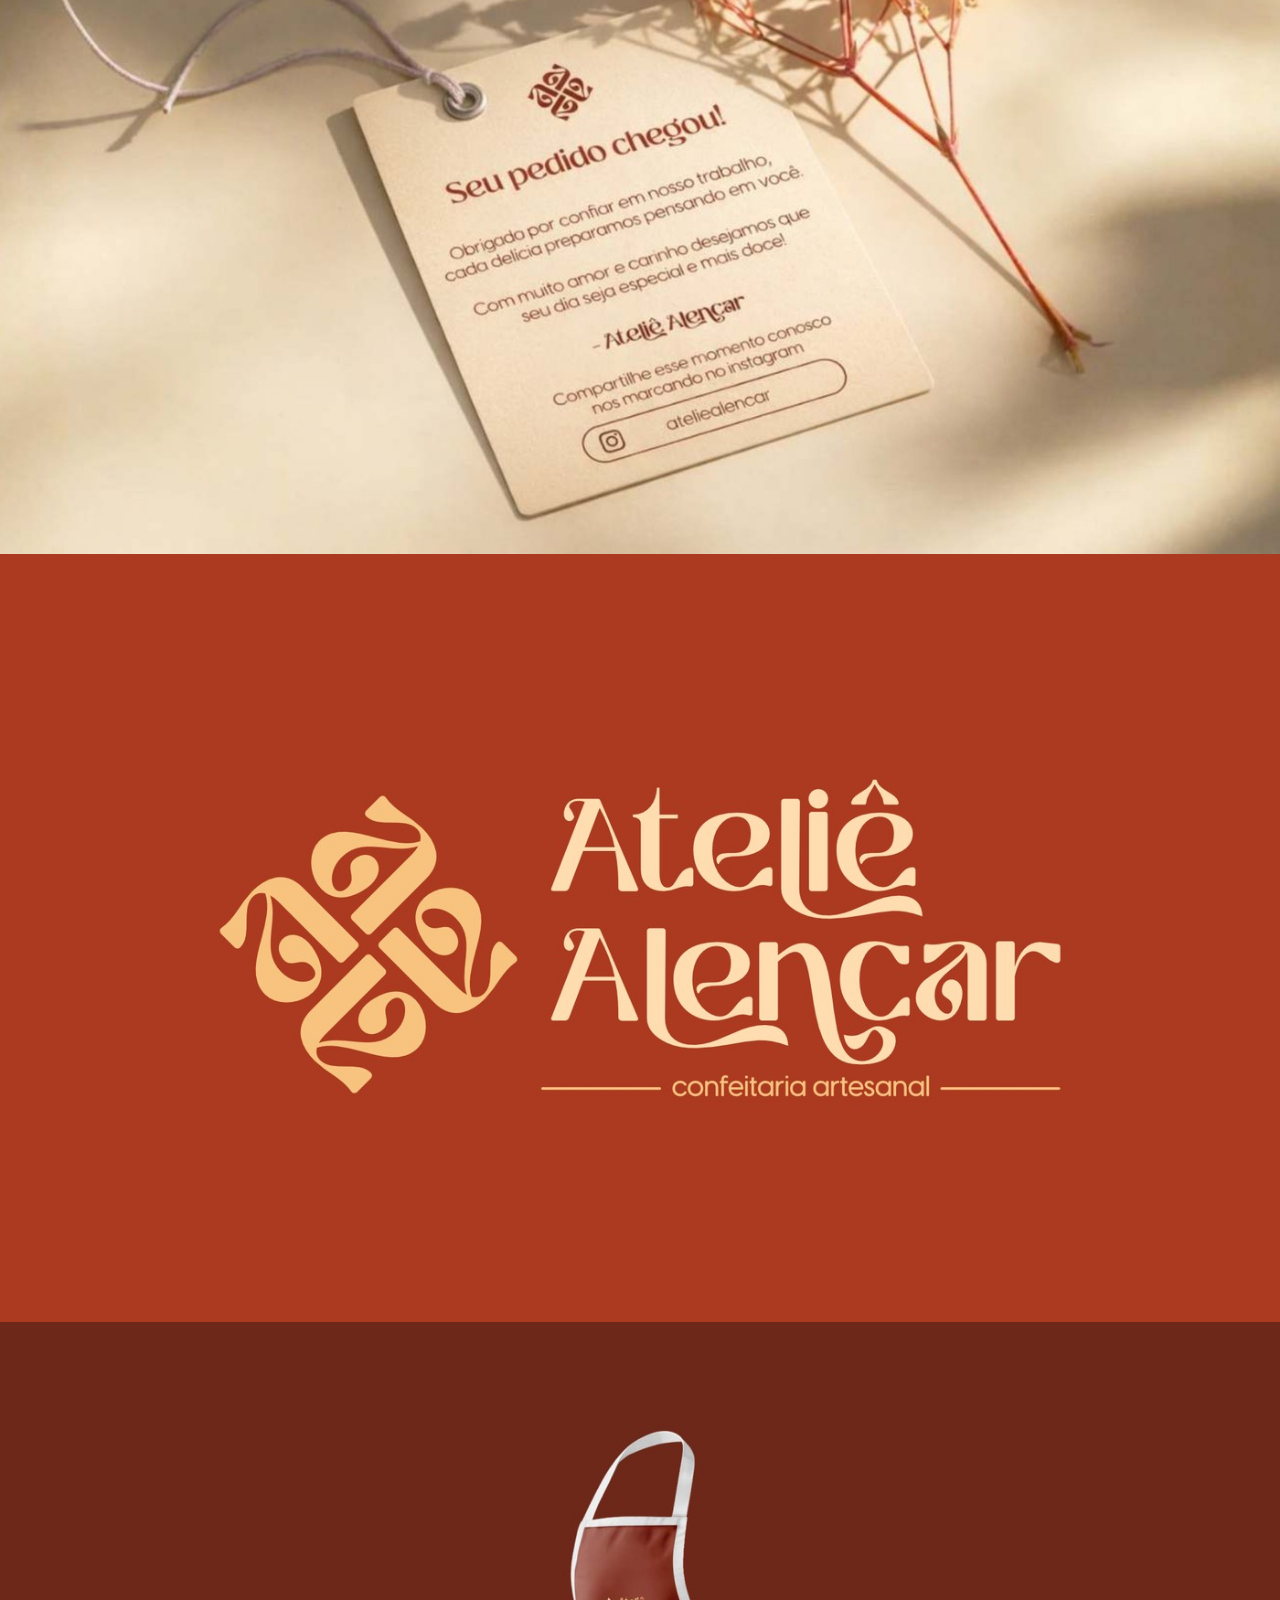
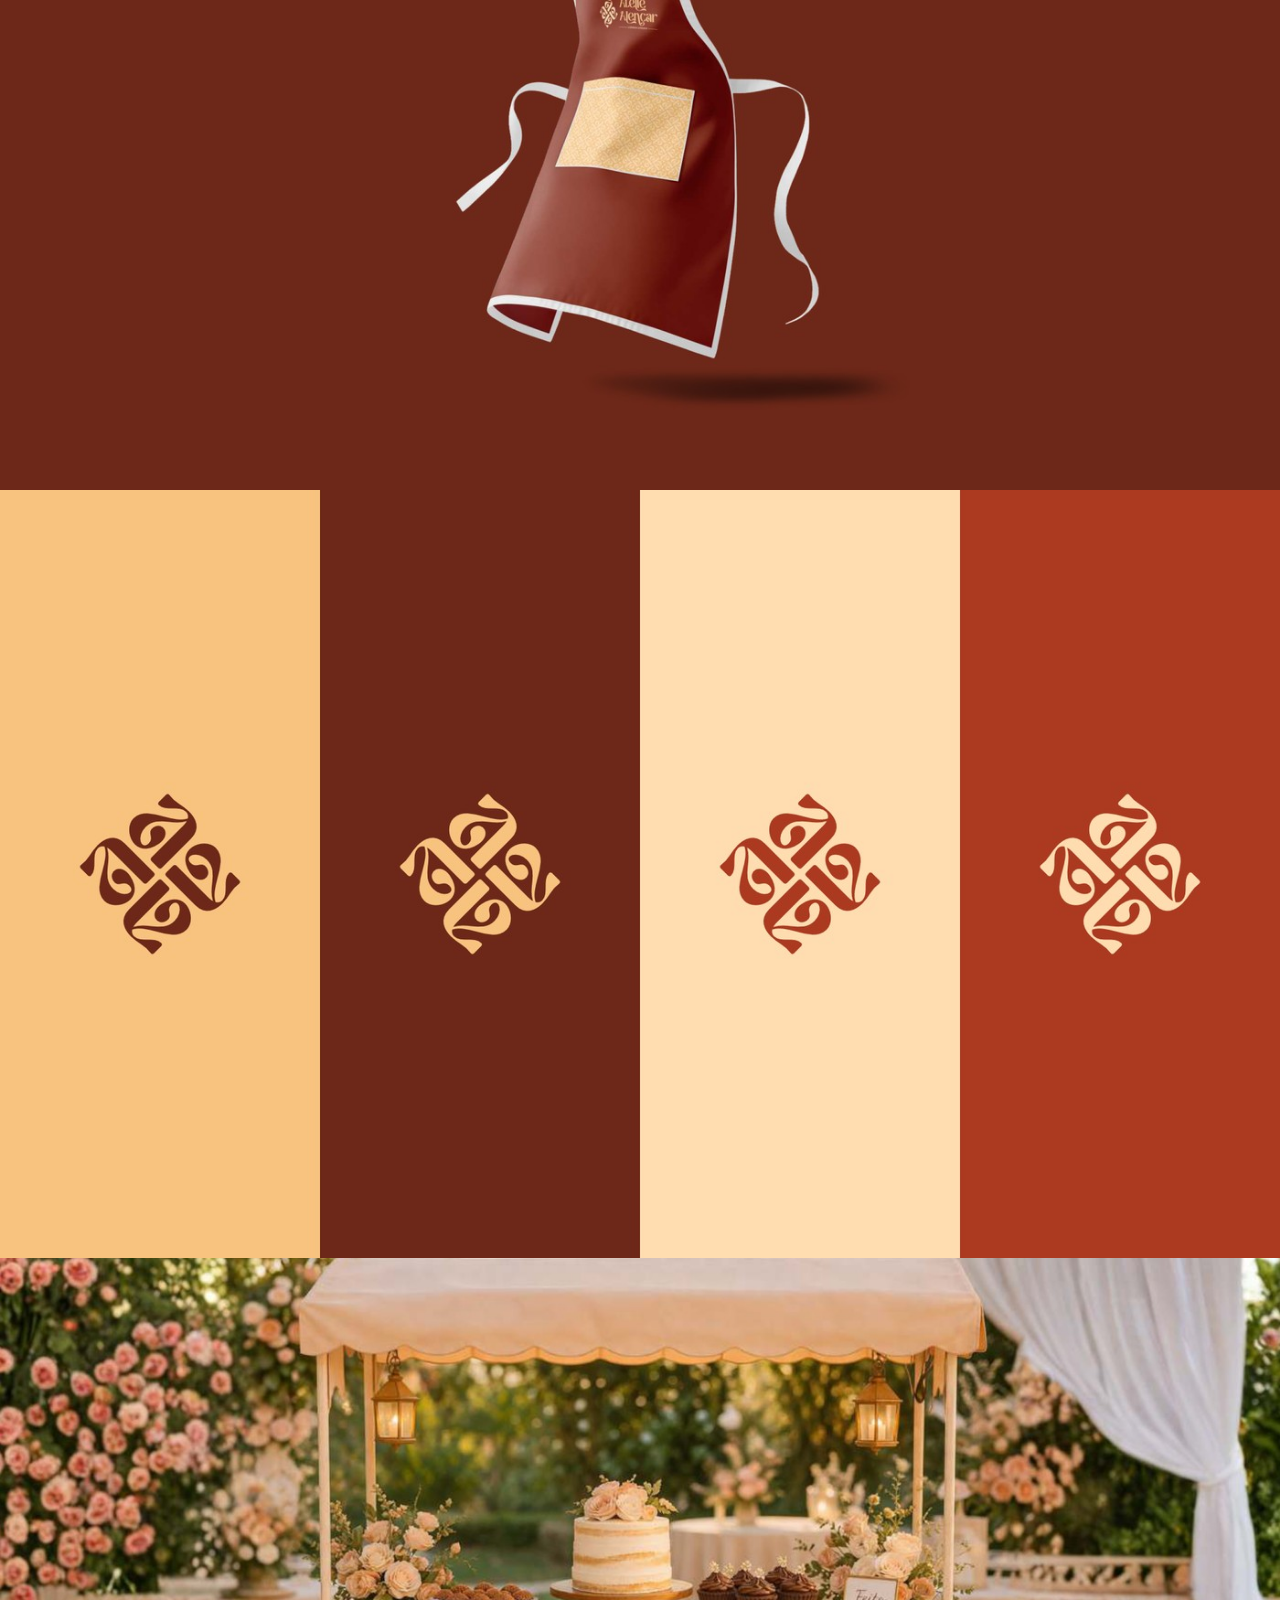
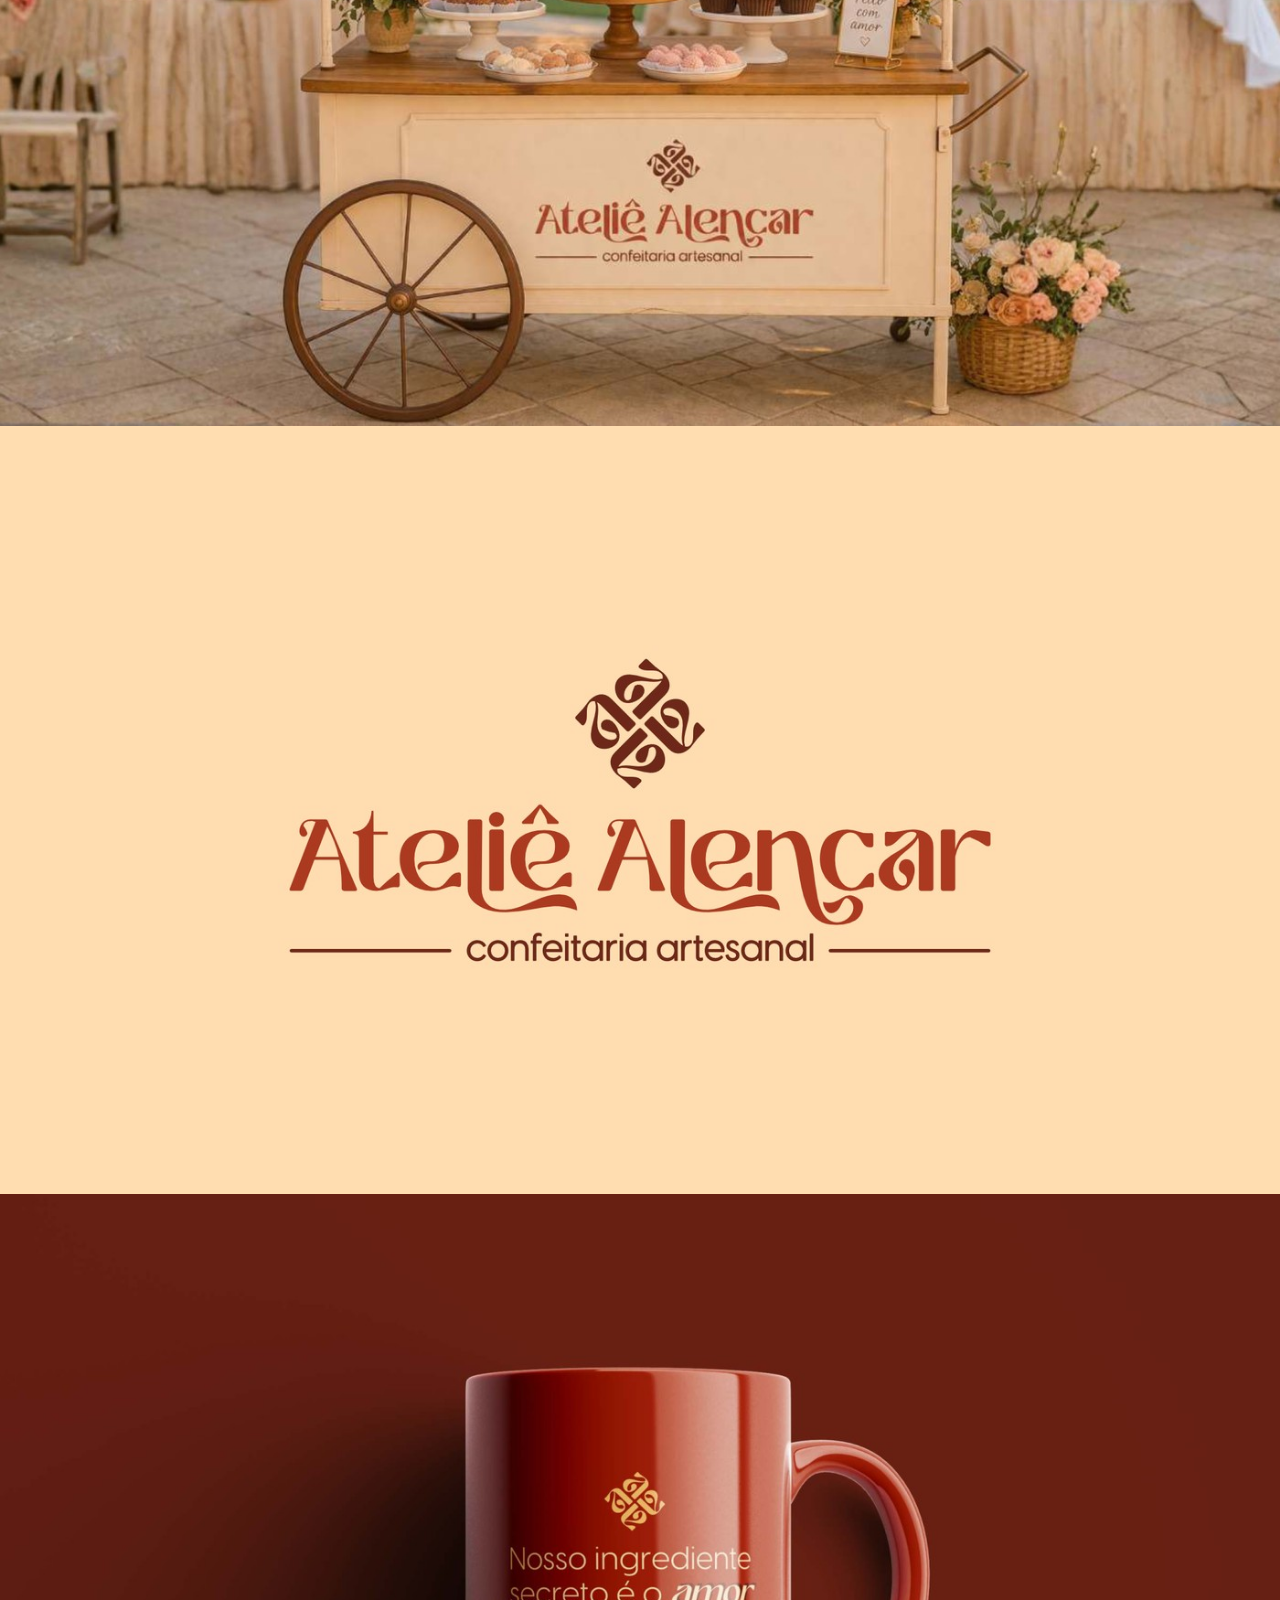
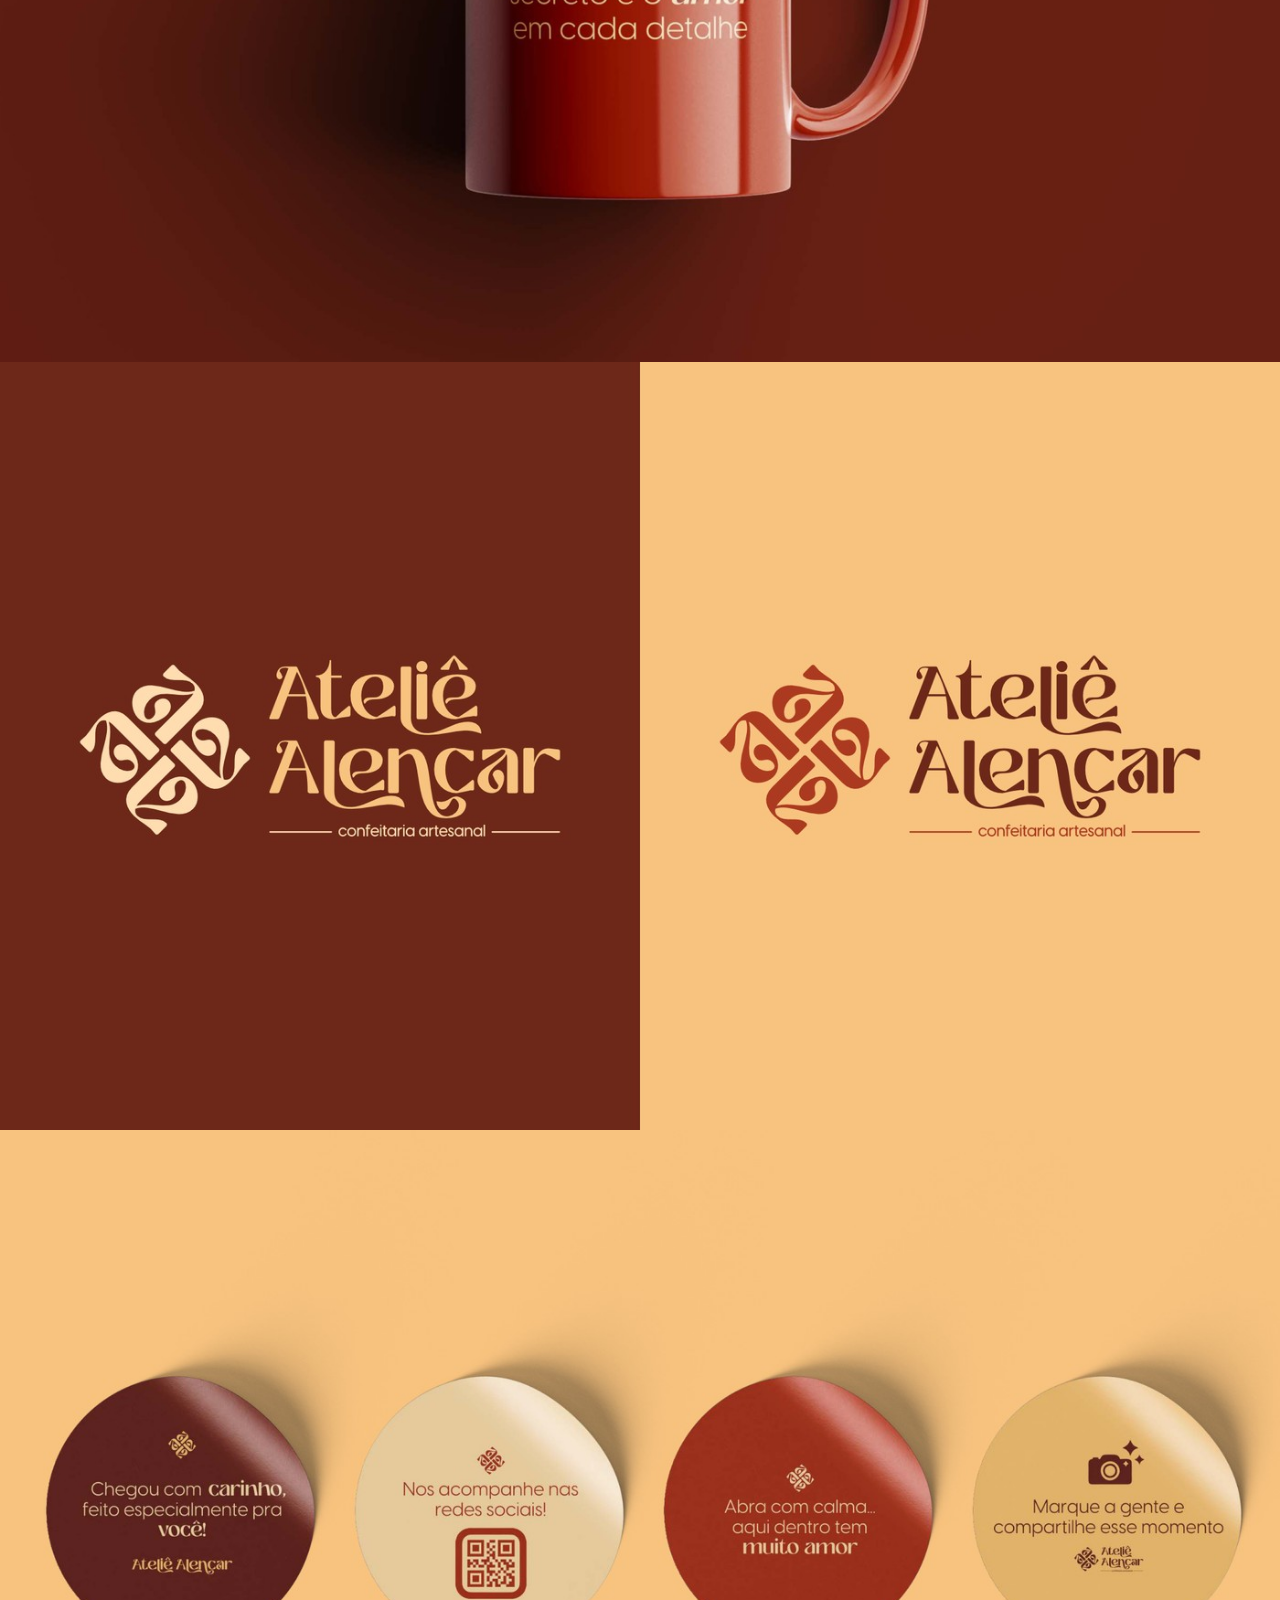
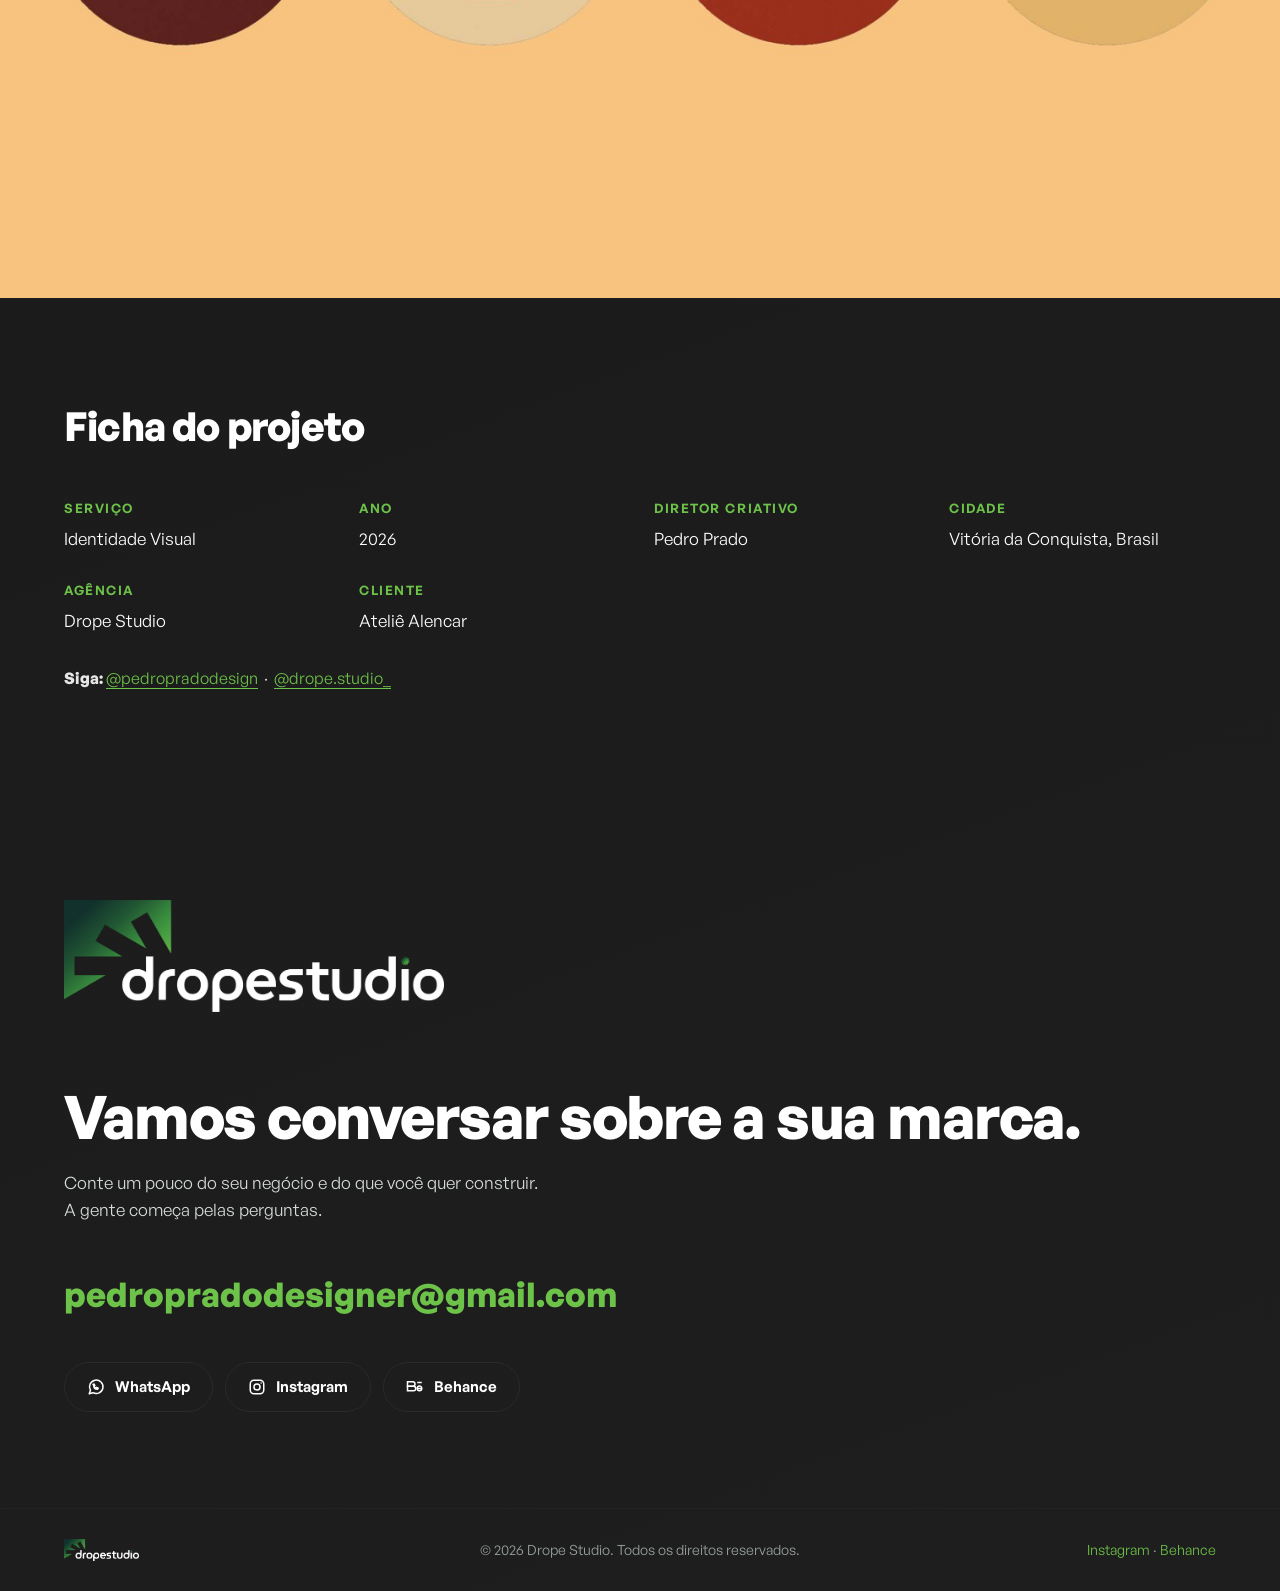
